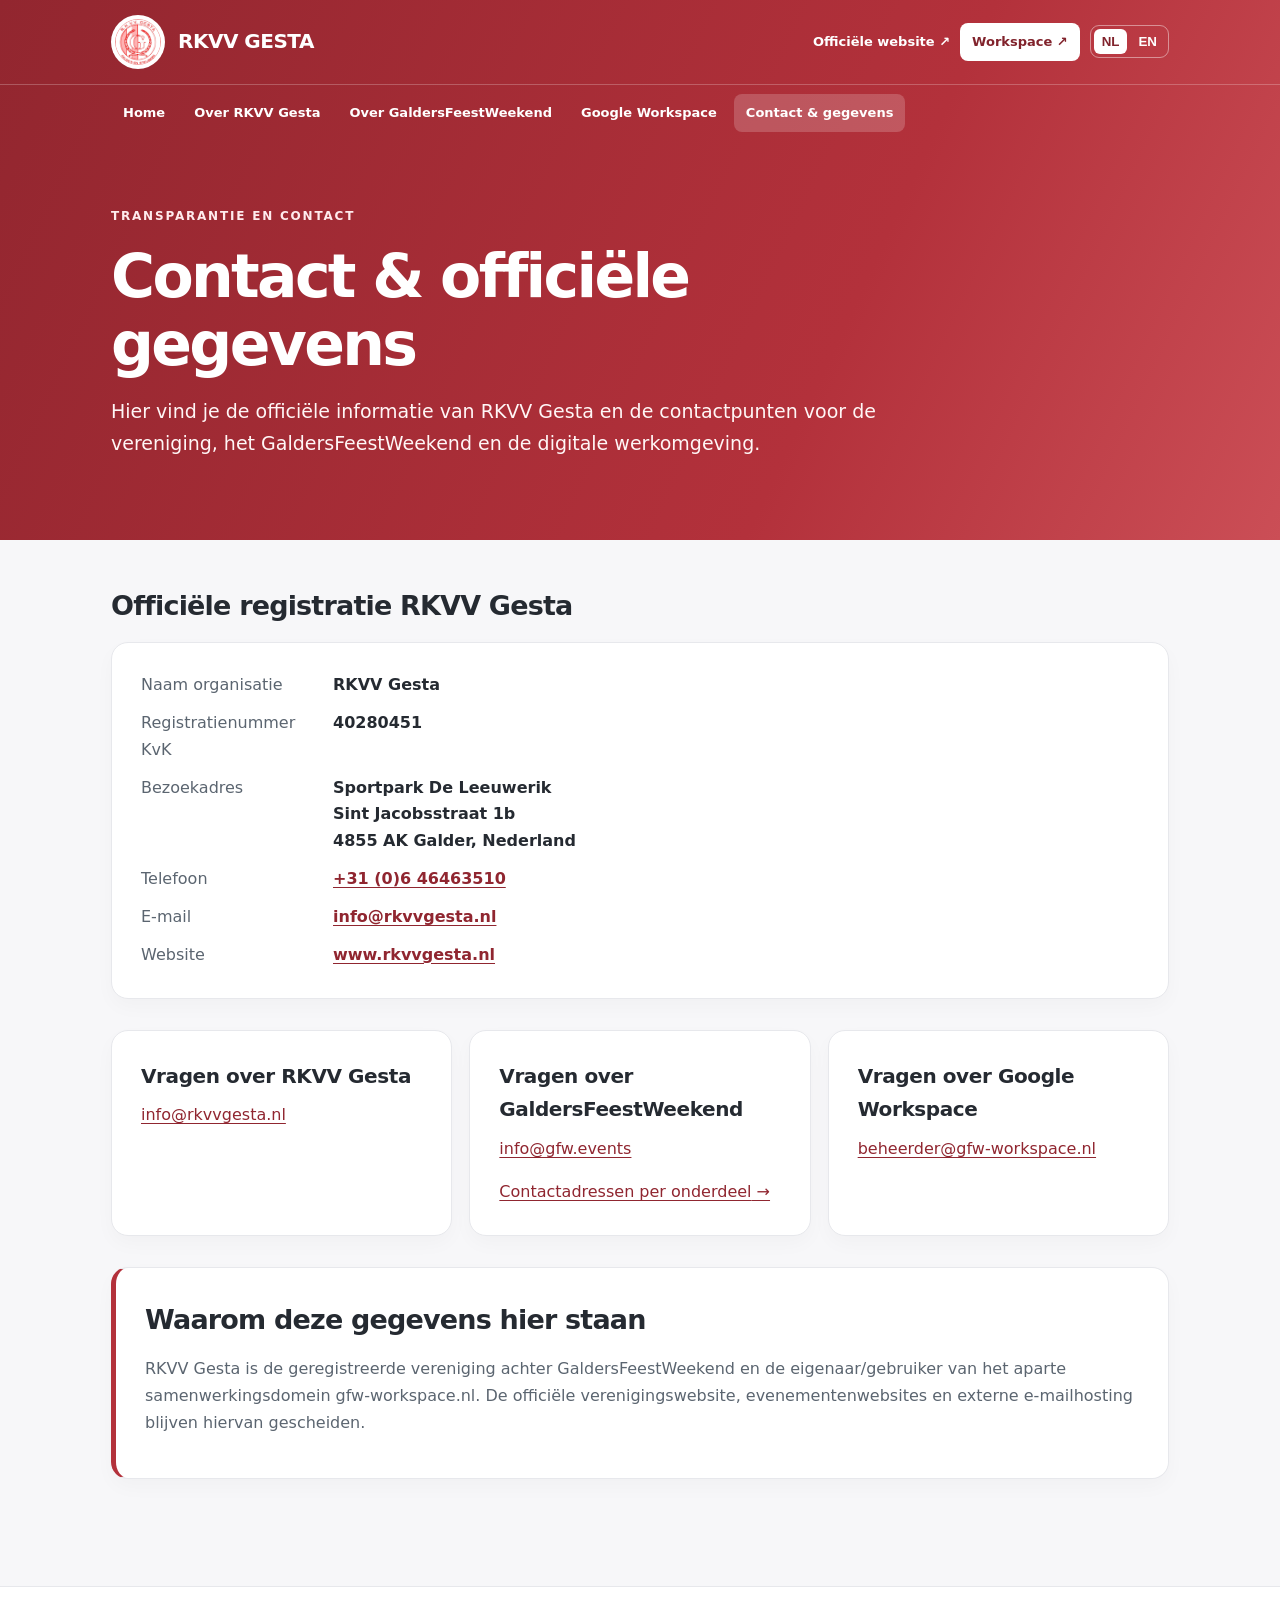
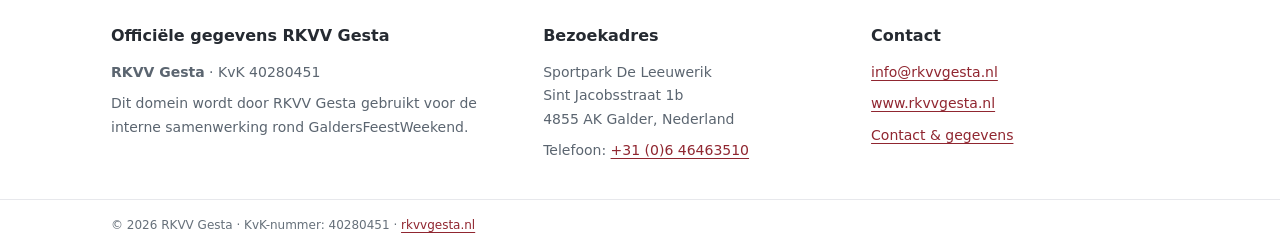
==== contact/index.html @ 7ee7935d "Add files via upload" ====
<!doctype html><html lang="nl"><head><meta charset="utf-8"><meta name="viewport" content="width=device-width,initial-scale=1"><meta name="theme-color" content="#b3313b"><meta name="description" content="RKVV Gesta en GaldersFeestWeekend: organisatiegegevens, missie, activiteiten en de relatie met Google Workspace gfw-workspace.nl."><meta name="robots" content="index, follow"><link rel="canonical" href="https://gfw-workspace.nl/contact/"><link rel="icon" href="../gesta-logo.png"><link rel="stylesheet" href="../assets/style.css"><title>Contact &amp; gegevens | RKVV Gesta</title></head><body><header class="site-head"><div class="wrap mast"><a class="brand" href="../" aria-label="RKVV Gesta – home"><img src="../gesta-logo.png" alt="RKVV Gesta logo"><strong>RKVV GESTA</strong></a><div class="top-actions"><a href="https://www.rkvvgesta.nl/" target="_blank" rel="noopener"><span data-i18n="official">Officiële website</span> ↗</a><a class="drive" href="https://drive.google.com/" target="_blank" rel="noopener">Workspace ↗</a><div class="lang" role="group" aria-label="Language / Taal"><button type="button" data-lang="nl" aria-pressed="true">NL</button><button type="button" data-lang="en" aria-pressed="false">EN</button></div></div></div><div class="nav-wrap"><nav class="wrap primary-nav" aria-label="Hoofdnavigatie / Main navigation"><a href="../"><span data-i18n="nav_home">Home</span></a><a href="../organisatie/"><span data-i18n="nav_organisatie">Over RKVV Gesta</span></a><a href="../galdersfeestweekend/"><span data-i18n="nav_galdersfeestweekend">Over GaldersFeestWeekend</span></a><a href="../workspace/"><span data-i18n="nav_workspace">Google Workspace</span></a><a href="../contact/" aria-current="page"><span data-i18n="nav_contact">Contact &amp; gegevens</span></a></nav></div><div class="wrap hero"><div class="kicker"><span data-i18n="contact_kicker">TRANSPARANTIE EN CONTACT</span></div><h1><span data-i18n="contact_title">Contact &amp; officiële gegevens</span></h1><p><span data-i18n="contact_lead">Hier vind je de officiële informatie van RKVV Gesta en de contactpunten voor de vereniging, het GaldersFeestWeekend en de digitale werkomgeving.</span></p></div></header><main class="wrap content"><section class="section"><h2><span data-i18n="contact_official">Officiële registratie RKVV Gesta</span></h2><div class="panel"><dl class="detail-list"><dt><span data-i18n="contact_name">Naam organisatie</span></dt><dd>RKVV Gesta</dd><dt><span data-i18n="contact_registration">Registratienummer KvK</span></dt><dd>40280451</dd><dt><span data-i18n="contact_address">Bezoekadres</span></dt><dd>Sportpark De Leeuwerik<br>Sint Jacobsstraat 1b<br>4855 AK Galder, Nederland</dd><dt><span data-i18n="footer_tel">Telefoon</span></dt><dd><a href="tel:+31646463510">+31 (0)6 46463510</a></dd><dt>E-mail</dt><dd><a href="mailto:info@rkvvgesta.nl">info@rkvvgesta.nl</a></dd><dt>Website</dt><dd><a href="https://www.rkvvgesta.nl/">www.rkvvgesta.nl</a></dd></dl></div></section><section class="section"><div class="grid3"><article class="card"><h3><span data-i18n="contact_club">Vragen over RKVV Gesta</span></h3><p><a href="mailto:info@rkvvgesta.nl">info@rkvvgesta.nl</a></p></article><article class="card"><h3><span data-i18n="contact_event">Vragen over GaldersFeestWeekend</span></h3><p><a href="mailto:info@gfw.events">info@gfw.events</a></p><a href="../galdersfeestweekend/"><span data-i18n="gfw_contacts">Contactadressen per onderdeel</span> →</a></article><article class="card"><h3><span data-i18n="contact_digital">Vragen over Google Workspace</span></h3><p><a href="mailto:beheerder@gfw-workspace.nl">beheerder@gfw-workspace.nl</a></p></article></div></section><section class="section"><section class="panel emphasis"><h2><span data-i18n="contact_statement">Waarom deze gegevens hier staan</span></h2><p><span data-i18n="contact_statement_desc">RKVV Gesta is de geregistreerde vereniging achter GaldersFeestWeekend en de eigenaar/gebruiker van het aparte samenwerkingsdomein gfw-workspace.nl. De officiële verenigingswebsite, evenementenwebsites en externe e-mailhosting blijven hiervan gescheiden.</span></p></section></section></main><footer class="site-footer"><div class="wrap footer-grid"><div><h2><span data-i18n="footer_title">Officiële gegevens RKVV Gesta</span></h2><p><strong>RKVV Gesta</strong> · KvK 40280451</p><p><span data-i18n="footer_note">Dit domein wordt door RKVV Gesta gebruikt voor de interne samenwerking rond GaldersFeestWeekend.</span></p></div><div><h3><span data-i18n="footer_address">Bezoekadres</span></h3><p>Sportpark De Leeuwerik<br>Sint Jacobsstraat 1b<br>4855 AK Galder, Nederland</p><p><span data-i18n="footer_tel">Telefoon</span>: <a href="tel:+31646463510">+31 (0)6 46463510</a></p></div><div><h3>Contact</h3><p><a href="mailto:info@rkvvgesta.nl">info@rkvvgesta.nl</a></p><p><a href="https://www.rkvvgesta.nl/" target="_blank" rel="noopener">www.rkvvgesta.nl</a></p><p><a href="../contact/"><span data-i18n="nav_contact">Contact &amp; gegevens</span></a></p></div></div><div class="footer-bottom"><div class="wrap">© 2026 RKVV Gesta · <span data-i18n="footer_chamber">KvK-nummer</span>: 40280451 · <a href="https://www.rkvvgesta.nl/">rkvvgesta.nl</a></div></div></footer><script src="../assets/site.js" defer></script></body></html>
---- assets/style.css ----
:root{--red:#b3313b;--dark:#81232c;--soft:#faeeee;--ink:#252a31;--muted:#5b6570;--line:#e7e8ec;--bg:#f7f7f9}*{box-sizing:border-box}html{scroll-behavior:smooth}body{margin:0;background:var(--bg);color:var(--ink);font:16px/1.68 system-ui,-apple-system,Segoe UI,Arial,sans-serif}a{color:#902630;text-underline-offset:3px}a:hover{color:#641820}a:focus-visible,button:focus-visible{outline:3px solid #ffbabc;outline-offset:3px}.wrap{width:min(1110px,100%);margin:auto;padding:0 26px}.site-head{background:linear-gradient(115deg,#92262f,#b3313b 65%,#cb4e56);color:#fff}.mast{display:flex;align-items:center;justify-content:space-between;gap:22px;padding-top:15px;padding-bottom:15px}.brand{display:flex;align-items:center;gap:13px;color:#fff;text-decoration:none}.brand img{background:#fff;padding:4px;border-radius:50%;height:54px;width:54px;object-fit:contain}.brand strong{font-size:20px;letter-spacing:-.025em}.top-actions{display:flex;align-items:center;gap:10px}.top-actions a{color:white;text-decoration:none;font-size:13px;font-weight:700}.drive{background:white!important;color:var(--dark)!important;border-radius:8px;padding:8px 12px}.lang{display:flex;gap:3px;border:1px solid #ffffff70;border-radius:9px;padding:3px}.lang button{border:0;background:none;color:white;padding:5px 8px;border-radius:6px;font-weight:800;cursor:pointer}.lang button[aria-pressed=true]{background:white;color:var(--dark)}.nav-wrap{border-top:1px solid #ffffff3b}.primary-nav{display:flex;flex-wrap:wrap;gap:5px;padding-top:9px;padding-bottom:9px}.primary-nav a{padding:8px 12px;border-radius:8px;text-decoration:none;color:#fff;font-size:13px;font-weight:700}.primary-nav a:hover,.primary-nav a[aria-current=page]{background:#ffffff30}.hero{padding-top:65px;padding-bottom:80px}.kicker{font-size:12px;font-weight:850;letter-spacing:.15em;color:#ffebed}.hero h1{font-size:clamp(35px,5vw,60px);line-height:1.14;letter-spacing:-.044em;max-width:850px;margin:16px 0 17px}.hero p{max-width:785px;font-size:clamp(16px,1.6vw,19px);color:#fff6f6;margin:0}.content{padding-top:43px;padding-bottom:76px}.section{margin-bottom:31px}.section h2{font-size:27px;letter-spacing:-.03em;margin:0 0 14px}.section h3{font-size:20px;letter-spacing:-.02em;margin:0 0 10px}.section p{color:var(--muted);margin:0 0 12px}.panel,.card{background:#fff;border:1px solid var(--line);border-radius:17px;padding:29px;box-shadow:0 8px 20px #25252b07}.panel.emphasis{border-left:5px solid var(--red)}.grid2,.grid3{display:grid;gap:17px}.grid2{grid-template-columns:repeat(2,minmax(0,1fr))}.grid3{grid-template-columns:repeat(3,minmax(0,1fr))}.card{display:flex;flex-direction:column}.card h3{margin:0 0 9px}.card p{margin-bottom:16px}.card .more{margin-top:auto;font-weight:800;text-decoration:none}.tag{display:inline-block;font-size:12px;color:var(--dark);background:var(--soft);padding:5px 11px;border-radius:20px;font-weight:800;margin-bottom:13px}.button{display:inline-block;padding:11px 17px;border-radius:9px;background:var(--red);color:white;text-decoration:none;font-weight:750}.button:hover{color:white;background:var(--dark)}.detail-list{display:grid;grid-template-columns:175px 1fr;gap:11px 17px;margin:0}.detail-list dt{color:var(--muted)}.detail-list dd{margin:0;font-weight:650;overflow-wrap:anywhere}.email-grid{display:grid;grid-template-columns:repeat(2,minmax(0,1fr));gap:11px}.email-cell{background:white;padding:15px 18px;border-radius:12px;border:1px solid var(--line);display:flex;justify-content:space-between;gap:10px;flex-wrap:wrap}.email-cell strong{font-size:14px}.email-cell a{font-size:14px;overflow-wrap:anywhere}.site-footer{background:#fff;border-top:1px solid var(--line)}.footer-grid{display:grid;grid-template-columns:1.35fr 1fr 1fr;gap:30px;padding-top:36px;padding-bottom:28px}.site-footer h2,.site-footer h3{font-size:16px;margin:0 0 11px}.site-footer p{margin:0 0 8px;color:var(--muted);font-size:14px}.site-footer a{overflow-wrap:anywhere}.footer-bottom{border-top:1px solid var(--line);padding:15px 0;color:#66707a;font-size:12px}.bullet{padding-left:22px;color:var(--muted)}.bullet li{margin:6px 0}.small-note{font-size:14px;color:var(--muted)}@media(max-width:850px){.grid3,.footer-grid{grid-template-columns:1fr 1fr}.footer-grid>div:first-child{grid-column:1/-1}}@media(max-width:650px){.wrap{padding:0 18px}.mast{align-items:flex-start;flex-direction:column}.top-actions{flex-wrap:wrap}.hero{padding-top:43px;padding-bottom:53px}.content{padding-top:27px}.grid2,.grid3,.email-grid,.footer-grid{grid-template-columns:1fr}.footer-grid>div:first-child{grid-column:auto}.panel,.card{padding:22px}.detail-list{grid-template-columns:1fr;gap:1px}.detail-list dd{margin-bottom:12px}.primary-nav a{padding:7px 9px;font-size:12px}}@media(prefers-reduced-motion:reduce){html{scroll-behavior:auto}}
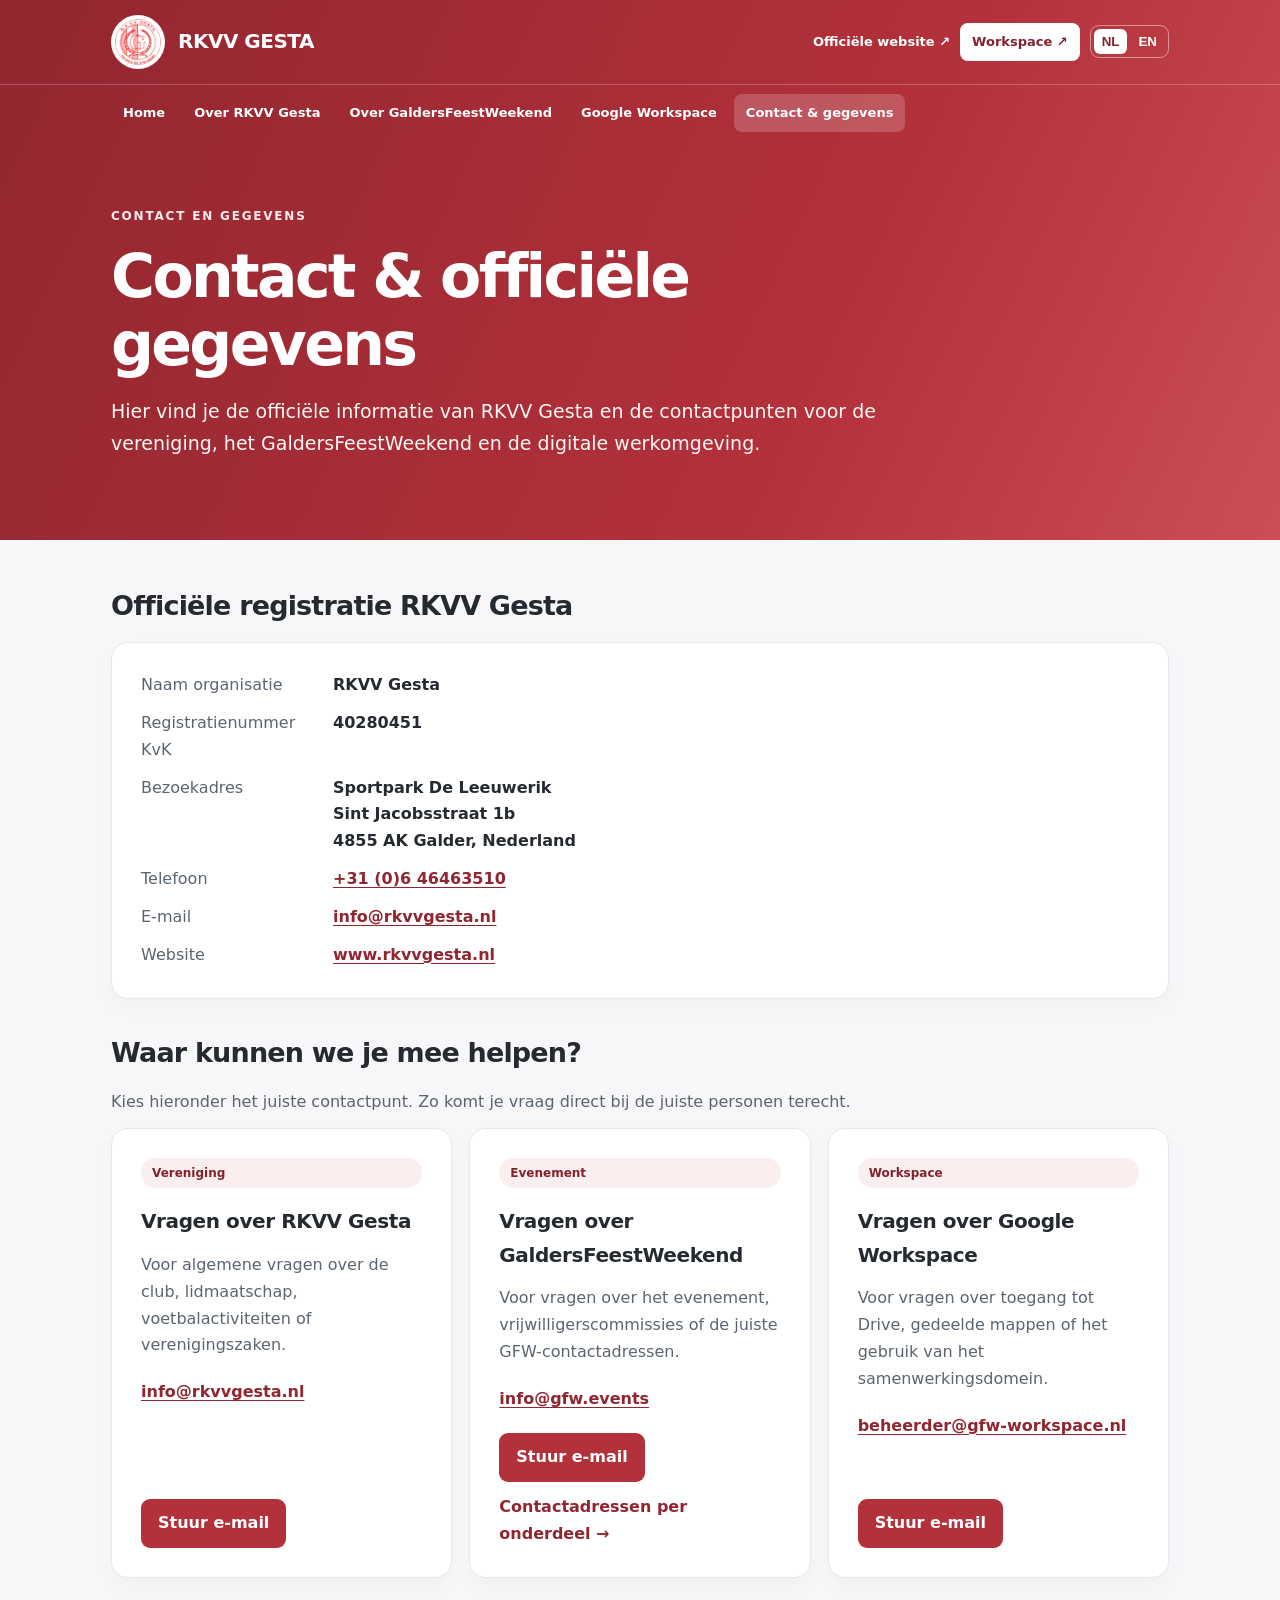
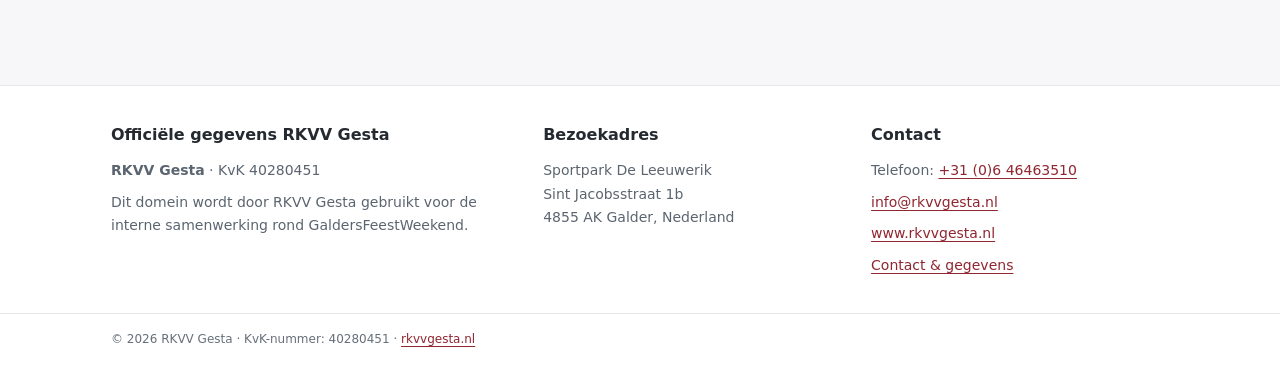
==== commit 4068ce79: "Add files via upload" ====
--- a/contact/index.html
+++ b/contact/index.html
@@ -1 +1,3 @@
-<!doctype html><html lang="nl"><head><meta charset="utf-8"><meta name="viewport" content="width=device-width,initial-scale=1"><meta name="theme-color" content="#b3313b"><meta name="description" content="RKVV Gesta en GaldersFeestWeekend: organisatiegegevens, missie, activiteiten en de relatie met Google Workspace gfw-workspace.nl."><meta name="robots" content="index, follow"><link rel="canonical" href="https://gfw-workspace.nl/contact/"><link rel="icon" href="../gesta-logo.png"><link rel="stylesheet" href="../assets/style.css"><title>Contact &amp; gegevens | RKVV Gesta</title></head><body><header class="site-head"><div class="wrap mast"><a class="brand" href="../" aria-label="RKVV Gesta – home"><img src="../gesta-logo.png" alt="RKVV Gesta logo"><strong>RKVV GESTA</strong></a><div class="top-actions"><a href="https://www.rkvvgesta.nl/" target="_blank" rel="noopener"><span data-i18n="official">Officiële website</span> ↗</a><a class="drive" href="https://drive.google.com/" target="_blank" rel="noopener">Workspace ↗</a><div class="lang" role="group" aria-label="Language / Taal"><button type="button" data-lang="nl" aria-pressed="true">NL</button><button type="button" data-lang="en" aria-pressed="false">EN</button></div></div></div><div class="nav-wrap"><nav class="wrap primary-nav" aria-label="Hoofdnavigatie / Main navigation"><a href="../"><span data-i18n="nav_home">Home</span></a><a href="../organisatie/"><span data-i18n="nav_organisatie">Over RKVV Gesta</span></a><a href="../galdersfeestweekend/"><span data-i18n="nav_galdersfeestweekend">Over GaldersFeestWeekend</span></a><a href="../workspace/"><span data-i18n="nav_workspace">Google Workspace</span></a><a href="../contact/" aria-current="page"><span data-i18n="nav_contact">Contact &amp; gegevens</span></a></nav></div><div class="wrap hero"><div class="kicker"><span data-i18n="contact_kicker">TRANSPARANTIE EN CONTACT</span></div><h1><span data-i18n="contact_title">Contact &amp; officiële gegevens</span></h1><p><span data-i18n="contact_lead">Hier vind je de officiële informatie van RKVV Gesta en de contactpunten voor de vereniging, het GaldersFeestWeekend en de digitale werkomgeving.</span></p></div></header><main class="wrap content"><section class="section"><h2><span data-i18n="contact_official">Officiële registratie RKVV Gesta</span></h2><div class="panel"><dl class="detail-list"><dt><span data-i18n="contact_name">Naam organisatie</span></dt><dd>RKVV Gesta</dd><dt><span data-i18n="contact_registration">Registratienummer KvK</span></dt><dd>40280451</dd><dt><span data-i18n="contact_address">Bezoekadres</span></dt><dd>Sportpark De Leeuwerik<br>Sint Jacobsstraat 1b<br>4855 AK Galder, Nederland</dd><dt><span data-i18n="footer_tel">Telefoon</span></dt><dd><a href="tel:+31646463510">+31 (0)6 46463510</a></dd><dt>E-mail</dt><dd><a href="mailto:info@rkvvgesta.nl">info@rkvvgesta.nl</a></dd><dt>Website</dt><dd><a href="https://www.rkvvgesta.nl/">www.rkvvgesta.nl</a></dd></dl></div></section><section class="section"><div class="grid3"><article class="card"><h3><span data-i18n="contact_club">Vragen over RKVV Gesta</span></h3><p><a href="mailto:info@rkvvgesta.nl">info@rkvvgesta.nl</a></p></article><article class="card"><h3><span data-i18n="contact_event">Vragen over GaldersFeestWeekend</span></h3><p><a href="mailto:info@gfw.events">info@gfw.events</a></p><a href="../galdersfeestweekend/"><span data-i18n="gfw_contacts">Contactadressen per onderdeel</span> →</a></article><article class="card"><h3><span data-i18n="contact_digital">Vragen over Google Workspace</span></h3><p><a href="mailto:beheerder@gfw-workspace.nl">beheerder@gfw-workspace.nl</a></p></article></div></section><section class="section"><section class="panel emphasis"><h2><span data-i18n="contact_statement">Waarom deze gegevens hier staan</span></h2><p><span data-i18n="contact_statement_desc">RKVV Gesta is de geregistreerde vereniging achter GaldersFeestWeekend en de eigenaar/gebruiker van het aparte samenwerkingsdomein gfw-workspace.nl. De officiële verenigingswebsite, evenementenwebsites en externe e-mailhosting blijven hiervan gescheiden.</span></p></section></section></main><footer class="site-footer"><div class="wrap footer-grid"><div><h2><span data-i18n="footer_title">Officiële gegevens RKVV Gesta</span></h2><p><strong>RKVV Gesta</strong> · KvK 40280451</p><p><span data-i18n="footer_note">Dit domein wordt door RKVV Gesta gebruikt voor de interne samenwerking rond GaldersFeestWeekend.</span></p></div><div><h3><span data-i18n="footer_address">Bezoekadres</span></h3><p>Sportpark De Leeuwerik<br>Sint Jacobsstraat 1b<br>4855 AK Galder, Nederland</p><p><span data-i18n="footer_tel">Telefoon</span>: <a href="tel:+31646463510">+31 (0)6 46463510</a></p></div><div><h3>Contact</h3><p><a href="mailto:info@rkvvgesta.nl">info@rkvvgesta.nl</a></p><p><a href="https://www.rkvvgesta.nl/" target="_blank" rel="noopener">www.rkvvgesta.nl</a></p><p><a href="../contact/"><span data-i18n="nav_contact">Contact &amp; gegevens</span></a></p></div></div><div class="footer-bottom"><div class="wrap">© 2026 RKVV Gesta · <span data-i18n="footer_chamber">KvK-nummer</span>: 40280451 · <a href="https://www.rkvvgesta.nl/">rkvvgesta.nl</a></div></div></footer><script src="../assets/site.js" defer></script></body></html>+<!DOCTYPE html>
+
+<html lang="nl"><head><meta charset="utf-8"/><meta content="width=device-width,initial-scale=1" name="viewport"/><meta content="#b3313b" name="theme-color"/><meta content="RKVV Gesta en GaldersFeestWeekend: organisatiegegevens, missie, activiteiten en de relatie met Google Workspace gfw-workspace.nl." name="description"/><meta content="index, follow" name="robots"/><link href="https://gfw-workspace.nl/contact/" rel="canonical"/><link href="../gesta-logo.png" rel="icon"/><link href="../assets/style.css" rel="stylesheet"/><title>Contact &amp; gegevens | RKVV Gesta</title></head><body><header class="site-head"><div class="wrap mast"><a aria-label="RKVV Gesta – home" class="brand" href="../"><img alt="RKVV Gesta logo" src="../gesta-logo.png"/><strong>RKVV GESTA</strong></a><div class="top-actions"><a href="https://www.rkvvgesta.nl/" rel="noopener" target="_blank"><span data-i18n="official">Officiële website</span> ↗</a><a class="drive" href="https://drive.google.com/" rel="noopener" target="_blank">Workspace ↗</a><div aria-label="Language / Taal" class="lang" role="group"><button aria-pressed="true" data-lang="nl" type="button">NL</button><button aria-pressed="false" data-lang="en" type="button">EN</button></div></div></div><div class="nav-wrap"><nav aria-label="Hoofdnavigatie / Main navigation" class="wrap primary-nav"><a href="../"><span data-i18n="nav_home">Home</span></a><a href="../organisatie/"><span data-i18n="nav_organisatie">Over RKVV Gesta</span></a><a href="../galdersfeestweekend/"><span data-i18n="nav_galdersfeestweekend">Over GaldersFeestWeekend</span></a><a href="../workspace/"><span data-i18n="nav_workspace">Google Workspace</span></a><a aria-current="page" href="../contact/"><span data-i18n="nav_contact">Contact &amp; gegevens</span></a></nav></div><div class="wrap hero"><div class="kicker"><span data-i18n="contact_kicker">CONTACT EN GEGEVENS</span></div><h1><span data-i18n="contact_title">Contact &amp; officiële gegevens</span></h1><p><span data-i18n="contact_lead">Hier vind je de officiële informatie van RKVV Gesta en de contactpunten voor de vereniging, het GaldersFeestWeekend en de digitale werkomgeving.</span></p></div></header><main class="wrap content"><section class="section"><h2><span data-i18n="contact_official">Officiële registratie RKVV Gesta</span></h2><div class="panel"><dl class="detail-list"><dt><span data-i18n="contact_name">Naam organisatie</span></dt><dd>RKVV Gesta</dd><dt><span data-i18n="contact_registration">Registratienummer KvK</span></dt><dd>40280451</dd><dt><span data-i18n="contact_address">Bezoekadres</span></dt><dd>Sportpark De Leeuwerik<br/>Sint Jacobsstraat 1b<br/>4855 AK Galder, Nederland</dd><dt><span data-i18n="footer_tel">Telefoon</span></dt><dd><a href="tel:+31646463510">+31 (0)6 46463510</a></dd><dt>E-mail</dt><dd><a href="mailto:info@rkvvgesta.nl">info@rkvvgesta.nl</a></dd><dt>Website</dt><dd><a href="https://www.rkvvgesta.nl/">www.rkvvgesta.nl</a></dd></dl></div></section><section class="section"><h2><span data-i18n="contact_questions">Waar kunnen we je mee helpen?</span></h2><p><span data-i18n="contact_questions_intro">Kies hieronder het juiste contactpunt. Zo komt je vraag direct bij de juiste personen terecht.</span></p><div class="grid3 contact-grid"><article class="card contact-card"><span class="tag"><span data-i18n="contact_club_tag">Vereniging</span></span><h3><span data-i18n="contact_club">Vragen over RKVV Gesta</span></h3><p><span data-i18n="contact_club_desc">Voor algemene vragen over de club, lidmaatschap, voetbalactiviteiten of verenigingszaken.</span></p><p class="contact-email"><a href="mailto:info@rkvvgesta.nl">info@rkvvgesta.nl</a></p><div class="card-actions"><a class="button" href="mailto:info@rkvvgesta.nl"><span data-i18n="contact_send_mail">Stuur e-mail</span></a></div></article><article class="card contact-card"><span class="tag"><span data-i18n="contact_event_tag">Evenement</span></span><h3><span data-i18n="contact_event">Vragen over GaldersFeestWeekend</span></h3><p><span data-i18n="contact_event_desc">Voor vragen over het evenement, vrijwilligerscommissies of de juiste GFW-contactadressen.</span></p><p class="contact-email"><a href="mailto:info@gfw.events">info@gfw.events</a></p><div class="card-actions"><a class="button" href="mailto:info@gfw.events"><span data-i18n="contact_send_mail">Stuur e-mail</span></a><a class="more" href="../galdersfeestweekend/"><span data-i18n="gfw_contacts">Contactadressen per onderdeel</span> →</a></div></article><article class="card contact-card"><span class="tag"><span data-i18n="contact_digital_tag">Workspace</span></span><h3><span data-i18n="contact_digital">Vragen over Google Workspace</span></h3><p><span data-i18n="contact_digital_desc">Voor vragen over toegang tot Drive, gedeelde mappen of het gebruik van het samenwerkingsdomein.</span></p><p class="contact-email"><a href="mailto:beheerder@gfw-workspace.nl">beheerder@gfw-workspace.nl</a></p><div class="card-actions"><a class="button" href="mailto:beheerder@gfw-workspace.nl"><span data-i18n="contact_send_mail">Stuur e-mail</span></a></div></article></div></section></main><footer class="site-footer"><div class="wrap footer-grid"><div><h2><span data-i18n="footer_title">Officiële gegevens RKVV Gesta</span></h2><p><strong>RKVV Gesta</strong> · KvK 40280451</p><p><span data-i18n="footer_note">Dit domein wordt door RKVV Gesta gebruikt voor de interne samenwerking rond GaldersFeestWeekend.</span></p></div><div><h3><span data-i18n="footer_address">Bezoekadres</span></h3><p>Sportpark De Leeuwerik<br/>Sint Jacobsstraat 1b<br/>4855 AK Galder, Nederland</p></div><div><h3>Contact</h3><p><span data-i18n="footer_tel">Telefoon</span>: <a href="tel:+31646463510">+31 (0)6 46463510</a></p><p><a href="mailto:info@rkvvgesta.nl">info@rkvvgesta.nl</a></p><p><a href="https://www.rkvvgesta.nl/" rel="noopener" target="_blank">www.rkvvgesta.nl</a></p><p><a href="../contact/"><span data-i18n="nav_contact">Contact &amp; gegevens</span></a></p></div></div><div class="footer-bottom"><div class="wrap">© 2026 RKVV Gesta · <span data-i18n="footer_chamber">KvK-nummer</span>: 40280451 · <a href="https://www.rkvvgesta.nl/">rkvvgesta.nl</a></div></div></footer><script defer="" src="../assets/site.js"></script></body></html>
--- a/assets/style.css
+++ b/assets/style.css
@@ -1,2 +1,4 @@
 
 :root{--red:#b3313b;--dark:#81232c;--soft:#faeeee;--ink:#252a31;--muted:#5b6570;--line:#e7e8ec;--bg:#f7f7f9}*{box-sizing:border-box}html{scroll-behavior:smooth}body{margin:0;background:var(--bg);color:var(--ink);font:16px/1.68 system-ui,-apple-system,Segoe UI,Arial,sans-serif}a{color:#902630;text-underline-offset:3px}a:hover{color:#641820}a:focus-visible,button:focus-visible{outline:3px solid #ffbabc;outline-offset:3px}.wrap{width:min(1110px,100%);margin:auto;padding:0 26px}.site-head{background:linear-gradient(115deg,#92262f,#b3313b 65%,#cb4e56);color:#fff}.mast{display:flex;align-items:center;justify-content:space-between;gap:22px;padding-top:15px;padding-bottom:15px}.brand{display:flex;align-items:center;gap:13px;color:#fff;text-decoration:none}.brand img{background:#fff;padding:4px;border-radius:50%;height:54px;width:54px;object-fit:contain}.brand strong{font-size:20px;letter-spacing:-.025em}.top-actions{display:flex;align-items:center;gap:10px}.top-actions a{color:white;text-decoration:none;font-size:13px;font-weight:700}.drive{background:white!important;color:var(--dark)!important;border-radius:8px;padding:8px 12px}.lang{display:flex;gap:3px;border:1px solid #ffffff70;border-radius:9px;padding:3px}.lang button{border:0;background:none;color:white;padding:5px 8px;border-radius:6px;font-weight:800;cursor:pointer}.lang button[aria-pressed=true]{background:white;color:var(--dark)}.nav-wrap{border-top:1px solid #ffffff3b}.primary-nav{display:flex;flex-wrap:wrap;gap:5px;padding-top:9px;padding-bottom:9px}.primary-nav a{padding:8px 12px;border-radius:8px;text-decoration:none;color:#fff;font-size:13px;font-weight:700}.primary-nav a:hover,.primary-nav a[aria-current=page]{background:#ffffff30}.hero{padding-top:65px;padding-bottom:80px}.kicker{font-size:12px;font-weight:850;letter-spacing:.15em;color:#ffebed}.hero h1{font-size:clamp(35px,5vw,60px);line-height:1.14;letter-spacing:-.044em;max-width:850px;margin:16px 0 17px}.hero p{max-width:785px;font-size:clamp(16px,1.6vw,19px);color:#fff6f6;margin:0}.content{padding-top:43px;padding-bottom:76px}.section{margin-bottom:31px}.section h2{font-size:27px;letter-spacing:-.03em;margin:0 0 14px}.section h3{font-size:20px;letter-spacing:-.02em;margin:0 0 10px}.section p{color:var(--muted);margin:0 0 12px}.panel,.card{background:#fff;border:1px solid var(--line);border-radius:17px;padding:29px;box-shadow:0 8px 20px #25252b07}.panel.emphasis{border-left:5px solid var(--red)}.grid2,.grid3{display:grid;gap:17px}.grid2{grid-template-columns:repeat(2,minmax(0,1fr))}.grid3{grid-template-columns:repeat(3,minmax(0,1fr))}.card{display:flex;flex-direction:column}.card h3{margin:0 0 9px}.card p{margin-bottom:16px}.card .more{margin-top:auto;font-weight:800;text-decoration:none}.tag{display:inline-block;font-size:12px;color:var(--dark);background:var(--soft);padding:5px 11px;border-radius:20px;font-weight:800;margin-bottom:13px}.button{display:inline-block;padding:11px 17px;border-radius:9px;background:var(--red);color:white;text-decoration:none;font-weight:750}.button:hover{color:white;background:var(--dark)}.detail-list{display:grid;grid-template-columns:175px 1fr;gap:11px 17px;margin:0}.detail-list dt{color:var(--muted)}.detail-list dd{margin:0;font-weight:650;overflow-wrap:anywhere}.email-grid{display:grid;grid-template-columns:repeat(2,minmax(0,1fr));gap:11px}.email-cell{background:white;padding:15px 18px;border-radius:12px;border:1px solid var(--line);display:flex;justify-content:space-between;gap:10px;flex-wrap:wrap}.email-cell strong{font-size:14px}.email-cell a{font-size:14px;overflow-wrap:anywhere}.site-footer{background:#fff;border-top:1px solid var(--line)}.footer-grid{display:grid;grid-template-columns:1.35fr 1fr 1fr;gap:30px;padding-top:36px;padding-bottom:28px}.site-footer h2,.site-footer h3{font-size:16px;margin:0 0 11px}.site-footer p{margin:0 0 8px;color:var(--muted);font-size:14px}.site-footer a{overflow-wrap:anywhere}.footer-bottom{border-top:1px solid var(--line);padding:15px 0;color:#66707a;font-size:12px}.bullet{padding-left:22px;color:var(--muted)}.bullet li{margin:6px 0}.small-note{font-size:14px;color:var(--muted)}@media(max-width:850px){.grid3,.footer-grid{grid-template-columns:1fr 1fr}.footer-grid>div:first-child{grid-column:1/-1}}@media(max-width:650px){.wrap{padding:0 18px}.mast{align-items:flex-start;flex-direction:column}.top-actions{flex-wrap:wrap}.hero{padding-top:43px;padding-bottom:53px}.content{padding-top:27px}.grid2,.grid3,.email-grid,.footer-grid{grid-template-columns:1fr}.footer-grid>div:first-child{grid-column:auto}.panel,.card{padding:22px}.detail-list{grid-template-columns:1fr;gap:1px}.detail-list dd{margin-bottom:12px}.primary-nav a{padding:7px 9px;font-size:12px}}@media(prefers-reduced-motion:reduce){html{scroll-behavior:auto}}
+
+.contact-grid{align-items:stretch}.contact-card{gap:4px}.contact-email{font-weight:700;font-size:16px;margin-bottom:8px}.card-actions{margin-top:auto;display:flex;flex-wrap:wrap;gap:12px;align-items:center}
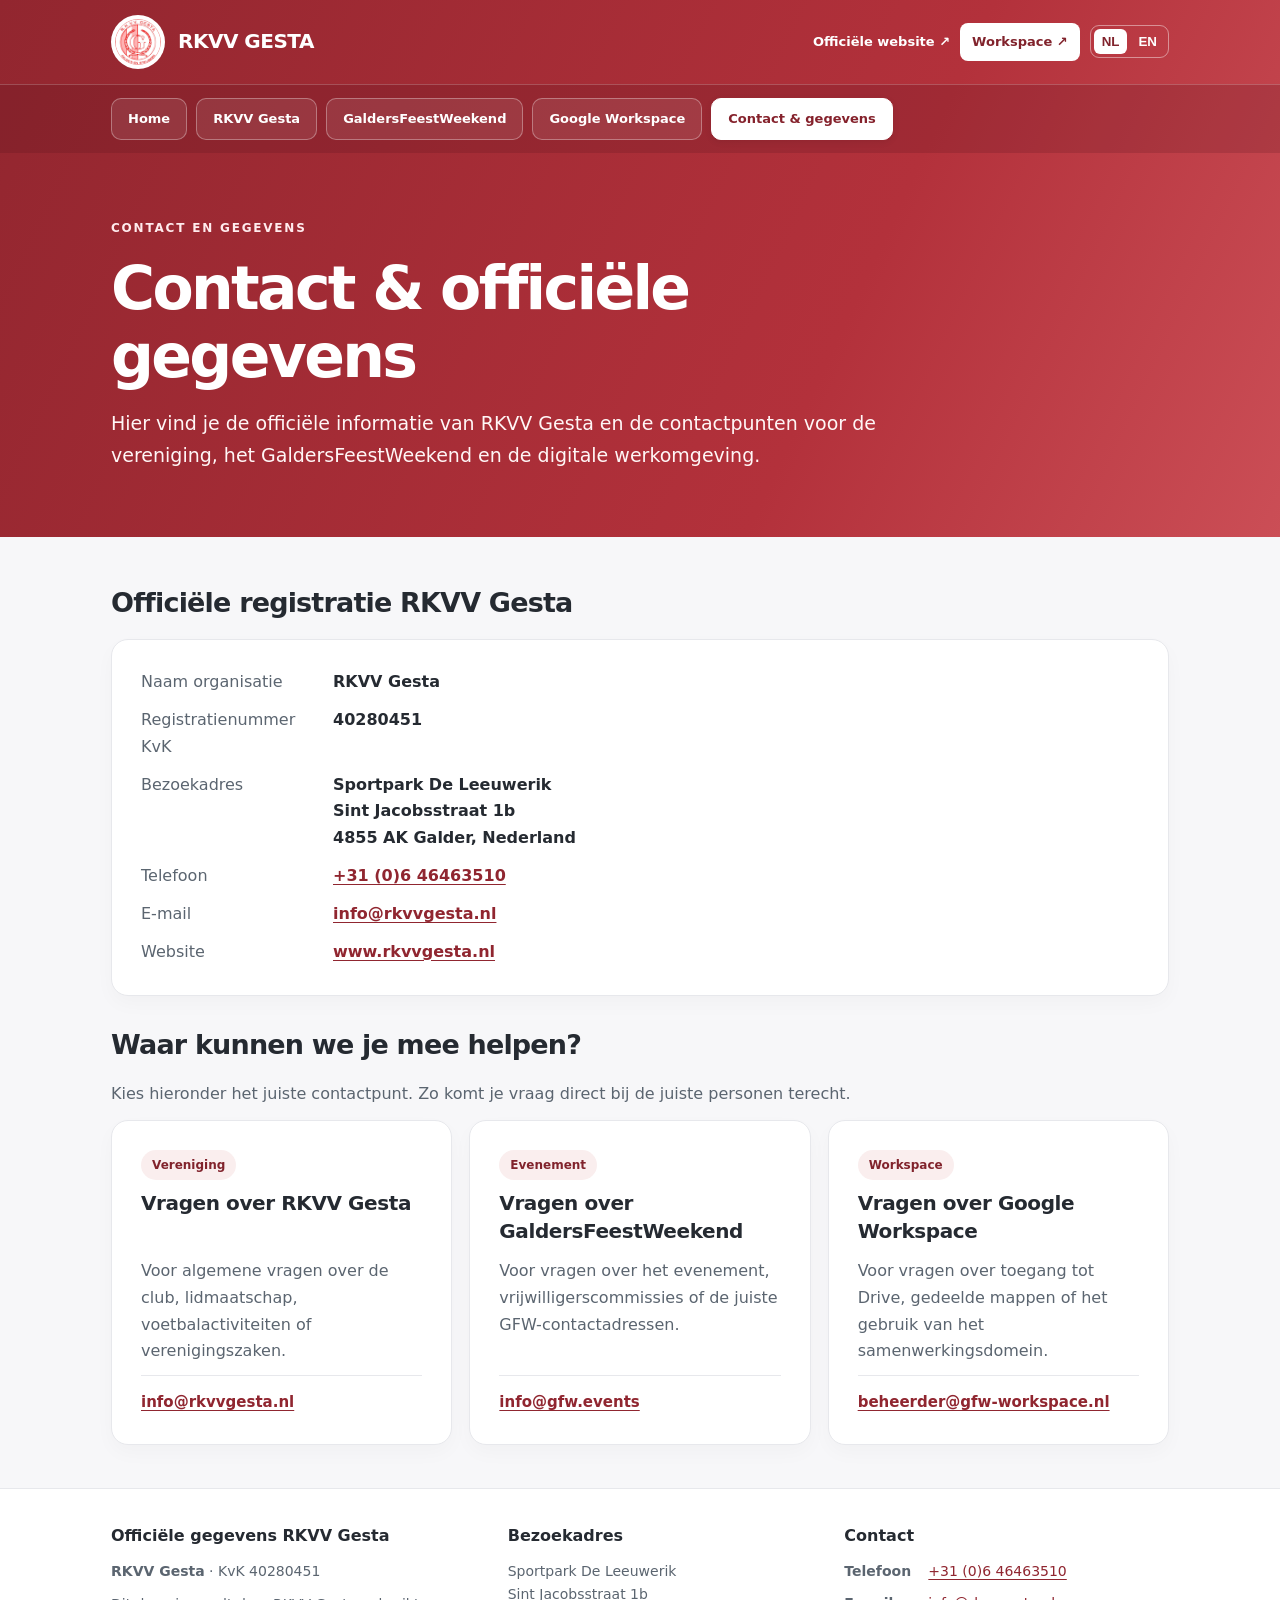
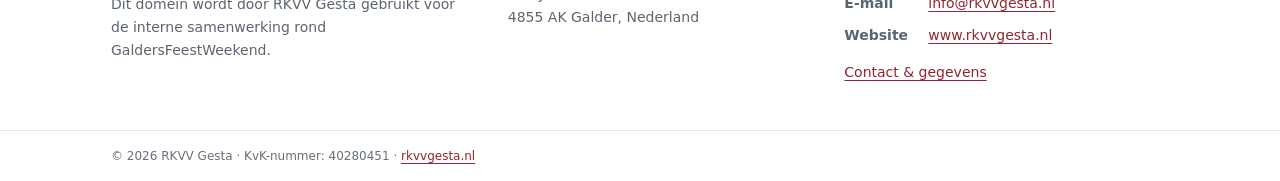
==== commit 67339229: "Add files via upload" ====
--- a/contact/index.html
+++ b/contact/index.html
@@ -1,3 +1,3 @@
 <!DOCTYPE html>
 
-<html lang="nl"><head><meta charset="utf-8"/><meta content="width=device-width,initial-scale=1" name="viewport"/><meta content="#b3313b" name="theme-color"/><meta content="RKVV Gesta en GaldersFeestWeekend: organisatiegegevens, missie, activiteiten en de relatie met Google Workspace gfw-workspace.nl." name="description"/><meta content="index, follow" name="robots"/><link href="https://gfw-workspace.nl/contact/" rel="canonical"/><link href="../gesta-logo.png" rel="icon"/><link href="../assets/style.css" rel="stylesheet"/><title>Contact &amp; gegevens | RKVV Gesta</title></head><body><header class="site-head"><div class="wrap mast"><a aria-label="RKVV Gesta – home" class="brand" href="../"><img alt="RKVV Gesta logo" src="../gesta-logo.png"/><strong>RKVV GESTA</strong></a><div class="top-actions"><a href="https://www.rkvvgesta.nl/" rel="noopener" target="_blank"><span data-i18n="official">Officiële website</span> ↗</a><a class="drive" href="https://drive.google.com/" rel="noopener" target="_blank">Workspace ↗</a><div aria-label="Language / Taal" class="lang" role="group"><button aria-pressed="true" data-lang="nl" type="button">NL</button><button aria-pressed="false" data-lang="en" type="button">EN</button></div></div></div><div class="nav-wrap"><nav aria-label="Hoofdnavigatie / Main navigation" class="wrap primary-nav"><a href="../"><span data-i18n="nav_home">Home</span></a><a href="../organisatie/"><span data-i18n="nav_organisatie">Over RKVV Gesta</span></a><a href="../galdersfeestweekend/"><span data-i18n="nav_galdersfeestweekend">Over GaldersFeestWeekend</span></a><a href="../workspace/"><span data-i18n="nav_workspace">Google Workspace</span></a><a aria-current="page" href="../contact/"><span data-i18n="nav_contact">Contact &amp; gegevens</span></a></nav></div><div class="wrap hero"><div class="kicker"><span data-i18n="contact_kicker">CONTACT EN GEGEVENS</span></div><h1><span data-i18n="contact_title">Contact &amp; officiële gegevens</span></h1><p><span data-i18n="contact_lead">Hier vind je de officiële informatie van RKVV Gesta en de contactpunten voor de vereniging, het GaldersFeestWeekend en de digitale werkomgeving.</span></p></div></header><main class="wrap content"><section class="section"><h2><span data-i18n="contact_official">Officiële registratie RKVV Gesta</span></h2><div class="panel"><dl class="detail-list"><dt><span data-i18n="contact_name">Naam organisatie</span></dt><dd>RKVV Gesta</dd><dt><span data-i18n="contact_registration">Registratienummer KvK</span></dt><dd>40280451</dd><dt><span data-i18n="contact_address">Bezoekadres</span></dt><dd>Sportpark De Leeuwerik<br/>Sint Jacobsstraat 1b<br/>4855 AK Galder, Nederland</dd><dt><span data-i18n="footer_tel">Telefoon</span></dt><dd><a href="tel:+31646463510">+31 (0)6 46463510</a></dd><dt>E-mail</dt><dd><a href="mailto:info@rkvvgesta.nl">info@rkvvgesta.nl</a></dd><dt>Website</dt><dd><a href="https://www.rkvvgesta.nl/">www.rkvvgesta.nl</a></dd></dl></div></section><section class="section"><h2><span data-i18n="contact_questions">Waar kunnen we je mee helpen?</span></h2><p><span data-i18n="contact_questions_intro">Kies hieronder het juiste contactpunt. Zo komt je vraag direct bij de juiste personen terecht.</span></p><div class="grid3 contact-grid"><article class="card contact-card"><span class="tag"><span data-i18n="contact_club_tag">Vereniging</span></span><h3><span data-i18n="contact_club">Vragen over RKVV Gesta</span></h3><p><span data-i18n="contact_club_desc">Voor algemene vragen over de club, lidmaatschap, voetbalactiviteiten of verenigingszaken.</span></p><p class="contact-email"><a href="mailto:info@rkvvgesta.nl">info@rkvvgesta.nl</a></p><div class="card-actions"><a class="button" href="mailto:info@rkvvgesta.nl"><span data-i18n="contact_send_mail">Stuur e-mail</span></a></div></article><article class="card contact-card"><span class="tag"><span data-i18n="contact_event_tag">Evenement</span></span><h3><span data-i18n="contact_event">Vragen over GaldersFeestWeekend</span></h3><p><span data-i18n="contact_event_desc">Voor vragen over het evenement, vrijwilligerscommissies of de juiste GFW-contactadressen.</span></p><p class="contact-email"><a href="mailto:info@gfw.events">info@gfw.events</a></p><div class="card-actions"><a class="button" href="mailto:info@gfw.events"><span data-i18n="contact_send_mail">Stuur e-mail</span></a><a class="more" href="../galdersfeestweekend/"><span data-i18n="gfw_contacts">Contactadressen per onderdeel</span> →</a></div></article><article class="card contact-card"><span class="tag"><span data-i18n="contact_digital_tag">Workspace</span></span><h3><span data-i18n="contact_digital">Vragen over Google Workspace</span></h3><p><span data-i18n="contact_digital_desc">Voor vragen over toegang tot Drive, gedeelde mappen of het gebruik van het samenwerkingsdomein.</span></p><p class="contact-email"><a href="mailto:beheerder@gfw-workspace.nl">beheerder@gfw-workspace.nl</a></p><div class="card-actions"><a class="button" href="mailto:beheerder@gfw-workspace.nl"><span data-i18n="contact_send_mail">Stuur e-mail</span></a></div></article></div></section></main><footer class="site-footer"><div class="wrap footer-grid"><div><h2><span data-i18n="footer_title">Officiële gegevens RKVV Gesta</span></h2><p><strong>RKVV Gesta</strong> · KvK 40280451</p><p><span data-i18n="footer_note">Dit domein wordt door RKVV Gesta gebruikt voor de interne samenwerking rond GaldersFeestWeekend.</span></p></div><div><h3><span data-i18n="footer_address">Bezoekadres</span></h3><p>Sportpark De Leeuwerik<br/>Sint Jacobsstraat 1b<br/>4855 AK Galder, Nederland</p></div><div><h3>Contact</h3><p><span data-i18n="footer_tel">Telefoon</span>: <a href="tel:+31646463510">+31 (0)6 46463510</a></p><p><a href="mailto:info@rkvvgesta.nl">info@rkvvgesta.nl</a></p><p><a href="https://www.rkvvgesta.nl/" rel="noopener" target="_blank">www.rkvvgesta.nl</a></p><p><a href="../contact/"><span data-i18n="nav_contact">Contact &amp; gegevens</span></a></p></div></div><div class="footer-bottom"><div class="wrap">© 2026 RKVV Gesta · <span data-i18n="footer_chamber">KvK-nummer</span>: 40280451 · <a href="https://www.rkvvgesta.nl/">rkvvgesta.nl</a></div></div></footer><script defer="" src="../assets/site.js"></script></body></html>+<html lang="nl"><head><meta charset="utf-8"/><meta content="width=device-width,initial-scale=1" name="viewport"/><meta content="#b3313b" name="theme-color"/><meta content="RKVV Gesta en GaldersFeestWeekend: organisatiegegevens, missie, activiteiten en de relatie met Google Workspace gfw-workspace.nl." name="description"/><meta content="index, follow" name="robots"/><link href="https://gfw-workspace.nl/contact/" rel="canonical"/><link href="../gesta-logo.png" rel="icon"/><link href="../assets/style.css" rel="stylesheet"/><title>Workspace - Contact &amp; gegevens</title></head><body><header class="site-head"><div class="wrap mast"><a aria-label="RKVV Gesta – home" class="brand" href="../"><img alt="RKVV Gesta logo" src="../gesta-logo.png"/><strong>RKVV GESTA</strong></a><div class="top-actions"><a href="https://www.rkvvgesta.nl/" rel="noopener" target="_blank"><span data-i18n="official">Officiële website</span> ↗</a><a class="drive" href="https://drive.google.com/" rel="noopener" target="_blank">Workspace ↗</a><div aria-label="Language / Taal" class="lang" role="group"><button aria-pressed="true" data-lang="nl" type="button">NL</button><button aria-pressed="false" data-lang="en" type="button">EN</button></div></div></div><div class="nav-wrap"><nav aria-label="Hoofdnavigatie / Main navigation" class="wrap primary-nav"><a href="../"><span data-i18n="nav_home">Home</span></a><a href="../rkvv-gesta/"><span data-i18n="nav_organisatie">RKVV Gesta</span></a><a href="../galdersfeestweekend/"><span data-i18n="nav_galdersfeestweekend">GaldersFeestWeekend</span></a><a href="../google-workspace/"><span data-i18n="nav_workspace">Google Workspace</span></a><a aria-current="page" href="../contact/"><span data-i18n="nav_contact">Contact &amp; gegevens</span></a></nav></div><div class="wrap hero"><div class="kicker"><span data-i18n="contact_kicker">CONTACT EN GEGEVENS</span></div><h1><span data-i18n="contact_title">Contact &amp; officiële gegevens</span></h1><p><span data-i18n="contact_lead">Hier vind je de officiële informatie van RKVV Gesta en de contactpunten voor de vereniging, het GaldersFeestWeekend en de digitale werkomgeving.</span></p></div></header><main class="wrap content"><section class="section"><h2><span data-i18n="contact_official">Officiële registratie RKVV Gesta</span></h2><div class="panel"><dl class="detail-list"><dt><span data-i18n="contact_name">Naam organisatie</span></dt><dd>RKVV Gesta</dd><dt><span data-i18n="contact_registration">Registratienummer KvK</span></dt><dd>40280451</dd><dt><span data-i18n="contact_address">Bezoekadres</span></dt><dd>Sportpark De Leeuwerik<br/>Sint Jacobsstraat 1b<br/>4855 AK Galder, Nederland</dd><dt><span data-i18n="footer_tel">Telefoon</span></dt><dd><a href="tel:+31646463510">+31 (0)6 46463510</a></dd><dt>E-mail</dt><dd><a href="mailto:info@rkvvgesta.nl">info@rkvvgesta.nl</a></dd><dt>Website</dt><dd><a href="https://www.rkvvgesta.nl/">www.rkvvgesta.nl</a></dd></dl></div></section><section class="section"><h2><span data-i18n="contact_questions">Waar kunnen we je mee helpen?</span></h2><p><span data-i18n="contact_questions_intro">Kies hieronder het juiste contactpunt. Zo komt je vraag direct bij de juiste personen terecht.</span></p><div class="grid3 contact-grid"><article class="card contact-card"><span class="tag"><span data-i18n="contact_club_tag">Vereniging</span></span><h3><span data-i18n="contact_club">Vragen over RKVV Gesta</span></h3><p><span data-i18n="contact_club_desc">Voor algemene vragen over de club, lidmaatschap, voetbalactiviteiten of verenigingszaken.</span></p><p class="contact-email"><a href="mailto:info@rkvvgesta.nl">info@rkvvgesta.nl</a></p></article><article class="card contact-card"><span class="tag"><span data-i18n="contact_event_tag">Evenement</span></span><h3><span data-i18n="contact_event">Vragen over GaldersFeestWeekend</span></h3><p><span data-i18n="contact_event_desc">Voor vragen over het evenement, vrijwilligerscommissies of de juiste GFW-contactadressen.</span></p><p class="contact-email"><a href="mailto:info@gfw.events">info@gfw.events</a></p></article><article class="card contact-card"><span class="tag"><span data-i18n="contact_digital_tag">Workspace</span></span><h3><span data-i18n="contact_digital">Vragen over Google Workspace</span></h3><p><span data-i18n="contact_digital_desc">Voor vragen over toegang tot Drive, gedeelde mappen of het gebruik van het samenwerkingsdomein.</span></p><p class="contact-email"><a href="mailto:beheerder@gfw-workspace.nl">beheerder@gfw-workspace.nl</a></p></article></div></section></main><footer class="site-footer"><div class="wrap footer-grid"><div><h2><span data-i18n="footer_title">Officiële gegevens RKVV Gesta</span></h2><p><strong>RKVV Gesta</strong> · KvK 40280451</p><p><span data-i18n="footer_note">Dit domein wordt door RKVV Gesta gebruikt voor de interne samenwerking rond GaldersFeestWeekend.</span></p></div><div><h3><span data-i18n="footer_address">Bezoekadres</span></h3><p>Sportpark De Leeuwerik<br/>Sint Jacobsstraat 1b<br/>4855 AK Galder, Nederland</p></div><div><h3>Contact</h3><dl class="footer-contact-list"><dt><span data-i18n="footer_tel">Telefoon</span></dt><dd><a href="tel:+31646463510">+31 (0)6 46463510</a></dd><dt><span data-i18n="footer_email">E-mail</span></dt><dd><a href="mailto:info@rkvvgesta.nl">info@rkvvgesta.nl</a></dd><dt><span data-i18n="footer_website">Website</span></dt><dd><a href="https://www.rkvvgesta.nl/" rel="noopener" target="_blank">www.rkvvgesta.nl</a></dd></dl><p class="footer-contact-link"><a href="../contact/"><span data-i18n="nav_contact">Contact &amp; gegevens</span></a></p></div></div><div class="footer-bottom"><div class="wrap">© 2026 RKVV Gesta · <span data-i18n="footer_chamber">KvK-nummer</span>: 40280451 · <a href="https://www.rkvvgesta.nl/">rkvvgesta.nl</a></div></div></footer><script defer="" src="../assets/site.js"></script></body></html>
--- a/assets/style.css
+++ b/assets/style.css
@@ -2,3 +2,30 @@
 :root{--red:#b3313b;--dark:#81232c;--soft:#faeeee;--ink:#252a31;--muted:#5b6570;--line:#e7e8ec;--bg:#f7f7f9}*{box-sizing:border-box}html{scroll-behavior:smooth}body{margin:0;background:var(--bg);color:var(--ink);font:16px/1.68 system-ui,-apple-system,Segoe UI,Arial,sans-serif}a{color:#902630;text-underline-offset:3px}a:hover{color:#641820}a:focus-visible,button:focus-visible{outline:3px solid #ffbabc;outline-offset:3px}.wrap{width:min(1110px,100%);margin:auto;padding:0 26px}.site-head{background:linear-gradient(115deg,#92262f,#b3313b 65%,#cb4e56);color:#fff}.mast{display:flex;align-items:center;justify-content:space-between;gap:22px;padding-top:15px;padding-bottom:15px}.brand{display:flex;align-items:center;gap:13px;color:#fff;text-decoration:none}.brand img{background:#fff;padding:4px;border-radius:50%;height:54px;width:54px;object-fit:contain}.brand strong{font-size:20px;letter-spacing:-.025em}.top-actions{display:flex;align-items:center;gap:10px}.top-actions a{color:white;text-decoration:none;font-size:13px;font-weight:700}.drive{background:white!important;color:var(--dark)!important;border-radius:8px;padding:8px 12px}.lang{display:flex;gap:3px;border:1px solid #ffffff70;border-radius:9px;padding:3px}.lang button{border:0;background:none;color:white;padding:5px 8px;border-radius:6px;font-weight:800;cursor:pointer}.lang button[aria-pressed=true]{background:white;color:var(--dark)}.nav-wrap{border-top:1px solid #ffffff3b}.primary-nav{display:flex;flex-wrap:wrap;gap:5px;padding-top:9px;padding-bottom:9px}.primary-nav a{padding:8px 12px;border-radius:8px;text-decoration:none;color:#fff;font-size:13px;font-weight:700}.primary-nav a:hover,.primary-nav a[aria-current=page]{background:#ffffff30}.hero{padding-top:65px;padding-bottom:80px}.kicker{font-size:12px;font-weight:850;letter-spacing:.15em;color:#ffebed}.hero h1{font-size:clamp(35px,5vw,60px);line-height:1.14;letter-spacing:-.044em;max-width:850px;margin:16px 0 17px}.hero p{max-width:785px;font-size:clamp(16px,1.6vw,19px);color:#fff6f6;margin:0}.content{padding-top:43px;padding-bottom:76px}.section{margin-bottom:31px}.section h2{font-size:27px;letter-spacing:-.03em;margin:0 0 14px}.section h3{font-size:20px;letter-spacing:-.02em;margin:0 0 10px}.section p{color:var(--muted);margin:0 0 12px}.panel,.card{background:#fff;border:1px solid var(--line);border-radius:17px;padding:29px;box-shadow:0 8px 20px #25252b07}.panel.emphasis{border-left:5px solid var(--red)}.grid2,.grid3{display:grid;gap:17px}.grid2{grid-template-columns:repeat(2,minmax(0,1fr))}.grid3{grid-template-columns:repeat(3,minmax(0,1fr))}.card{display:flex;flex-direction:column}.card h3{margin:0 0 9px}.card p{margin-bottom:16px}.card .more{margin-top:auto;font-weight:800;text-decoration:none}.tag{display:inline-block;font-size:12px;color:var(--dark);background:var(--soft);padding:5px 11px;border-radius:20px;font-weight:800;margin-bottom:13px}.button{display:inline-block;padding:11px 17px;border-radius:9px;background:var(--red);color:white;text-decoration:none;font-weight:750}.button:hover{color:white;background:var(--dark)}.detail-list{display:grid;grid-template-columns:175px 1fr;gap:11px 17px;margin:0}.detail-list dt{color:var(--muted)}.detail-list dd{margin:0;font-weight:650;overflow-wrap:anywhere}.email-grid{display:grid;grid-template-columns:repeat(2,minmax(0,1fr));gap:11px}.email-cell{background:white;padding:15px 18px;border-radius:12px;border:1px solid var(--line);display:flex;justify-content:space-between;gap:10px;flex-wrap:wrap}.email-cell strong{font-size:14px}.email-cell a{font-size:14px;overflow-wrap:anywhere}.site-footer{background:#fff;border-top:1px solid var(--line)}.footer-grid{display:grid;grid-template-columns:1.35fr 1fr 1fr;gap:30px;padding-top:36px;padding-bottom:28px}.site-footer h2,.site-footer h3{font-size:16px;margin:0 0 11px}.site-footer p{margin:0 0 8px;color:var(--muted);font-size:14px}.site-footer a{overflow-wrap:anywhere}.footer-bottom{border-top:1px solid var(--line);padding:15px 0;color:#66707a;font-size:12px}.bullet{padding-left:22px;color:var(--muted)}.bullet li{margin:6px 0}.small-note{font-size:14px;color:var(--muted)}@media(max-width:850px){.grid3,.footer-grid{grid-template-columns:1fr 1fr}.footer-grid>div:first-child{grid-column:1/-1}}@media(max-width:650px){.wrap{padding:0 18px}.mast{align-items:flex-start;flex-direction:column}.top-actions{flex-wrap:wrap}.hero{padding-top:43px;padding-bottom:53px}.content{padding-top:27px}.grid2,.grid3,.email-grid,.footer-grid{grid-template-columns:1fr}.footer-grid>div:first-child{grid-column:auto}.panel,.card{padding:22px}.detail-list{grid-template-columns:1fr;gap:1px}.detail-list dd{margin-bottom:12px}.primary-nav a{padding:7px 9px;font-size:12px}}@media(prefers-reduced-motion:reduce){html{scroll-behavior:auto}}
 
 .contact-grid{align-items:stretch}.contact-card{gap:4px}.contact-email{font-weight:700;font-size:16px;margin-bottom:8px}.card-actions{margin-top:auto;display:flex;flex-wrap:wrap;gap:12px;align-items:center}
+
+/* 2026-11-19: clearer navigation, aligned contact cards and footer */
+.nav-wrap{background:rgba(76,13,23,.18);border-top:1px solid rgba(255,255,255,.20)}
+.primary-nav{gap:9px;padding-top:13px;padding-bottom:13px}
+.primary-nav a{display:inline-flex;align-items:center;justify-content:center;min-height:40px;padding:9px 16px;border:1px solid rgba(255,255,255,.32);border-radius:10px;background:rgba(255,255,255,.09);color:#fff;font-weight:750;transition:background .15s ease,border-color .15s ease,transform .15s ease}
+.primary-nav a:hover{background:rgba(255,255,255,.23);border-color:rgba(255,255,255,.7);color:#fff;transform:translateY(-1px)}
+.primary-nav a[aria-current=page]{background:#fff;border-color:#fff;color:#85222c;box-shadow:0 2px 7px rgba(0,0,0,.08)}
+.hero{padding-bottom:65px}
+.content{padding-top:43px;padding-bottom:43px}
+.section{margin-bottom:26px}
+.section:last-child{margin-bottom:0}
+.contact-grid{align-items:stretch}
+.contact-card{display:grid;grid-template-rows:auto minmax(3.6em,auto) 1fr auto;gap:10px}
+.contact-card .tag{justify-self:start;align-self:start;margin:0}
+.contact-card h3{margin:0;line-height:1.38}
+.contact-card>p:not(.contact-email){margin:0;align-self:start}
+.contact-card .contact-email{margin:0;padding-top:14px;border-top:1px solid var(--line);font-weight:700;font-size:15px;overflow-wrap:anywhere;align-self:end}
+.footer-grid{grid-template-columns:1.2fr 1fr 1.08fr;gap:36px;align-items:start;padding-top:36px;padding-bottom:36px}
+.site-footer h2,.site-footer h3{margin:0 0 12px;line-height:1.4}
+.site-footer p{margin:0 0 10px;line-height:1.65}
+.footer-contact-list{display:grid;grid-template-columns:70px minmax(0,1fr);gap:9px 14px;margin:0;font-size:14px;line-height:1.65}
+.footer-contact-list dt{color:var(--muted);font-weight:700}
+.footer-contact-list dd{margin:0;min-width:0;overflow-wrap:anywhere}
+.footer-contact-link{margin-top:14px!important}
+@media(max-width:850px){.footer-grid{grid-template-columns:1fr 1fr}.footer-grid>div:first-child{grid-column:1/-1}}
+@media(max-width:650px){.primary-nav{gap:7px}.primary-nav a{min-height:37px;padding:8px 11px}.content{padding-top:27px;padding-bottom:27px}.hero{padding-bottom:53px}.contact-card{grid-template-rows:auto auto 1fr auto}.footer-grid{grid-template-columns:1fr;gap:26px}.footer-grid>div:first-child{grid-column:auto}}
+@media(prefers-reduced-motion:reduce){.primary-nav a{transition:none}}
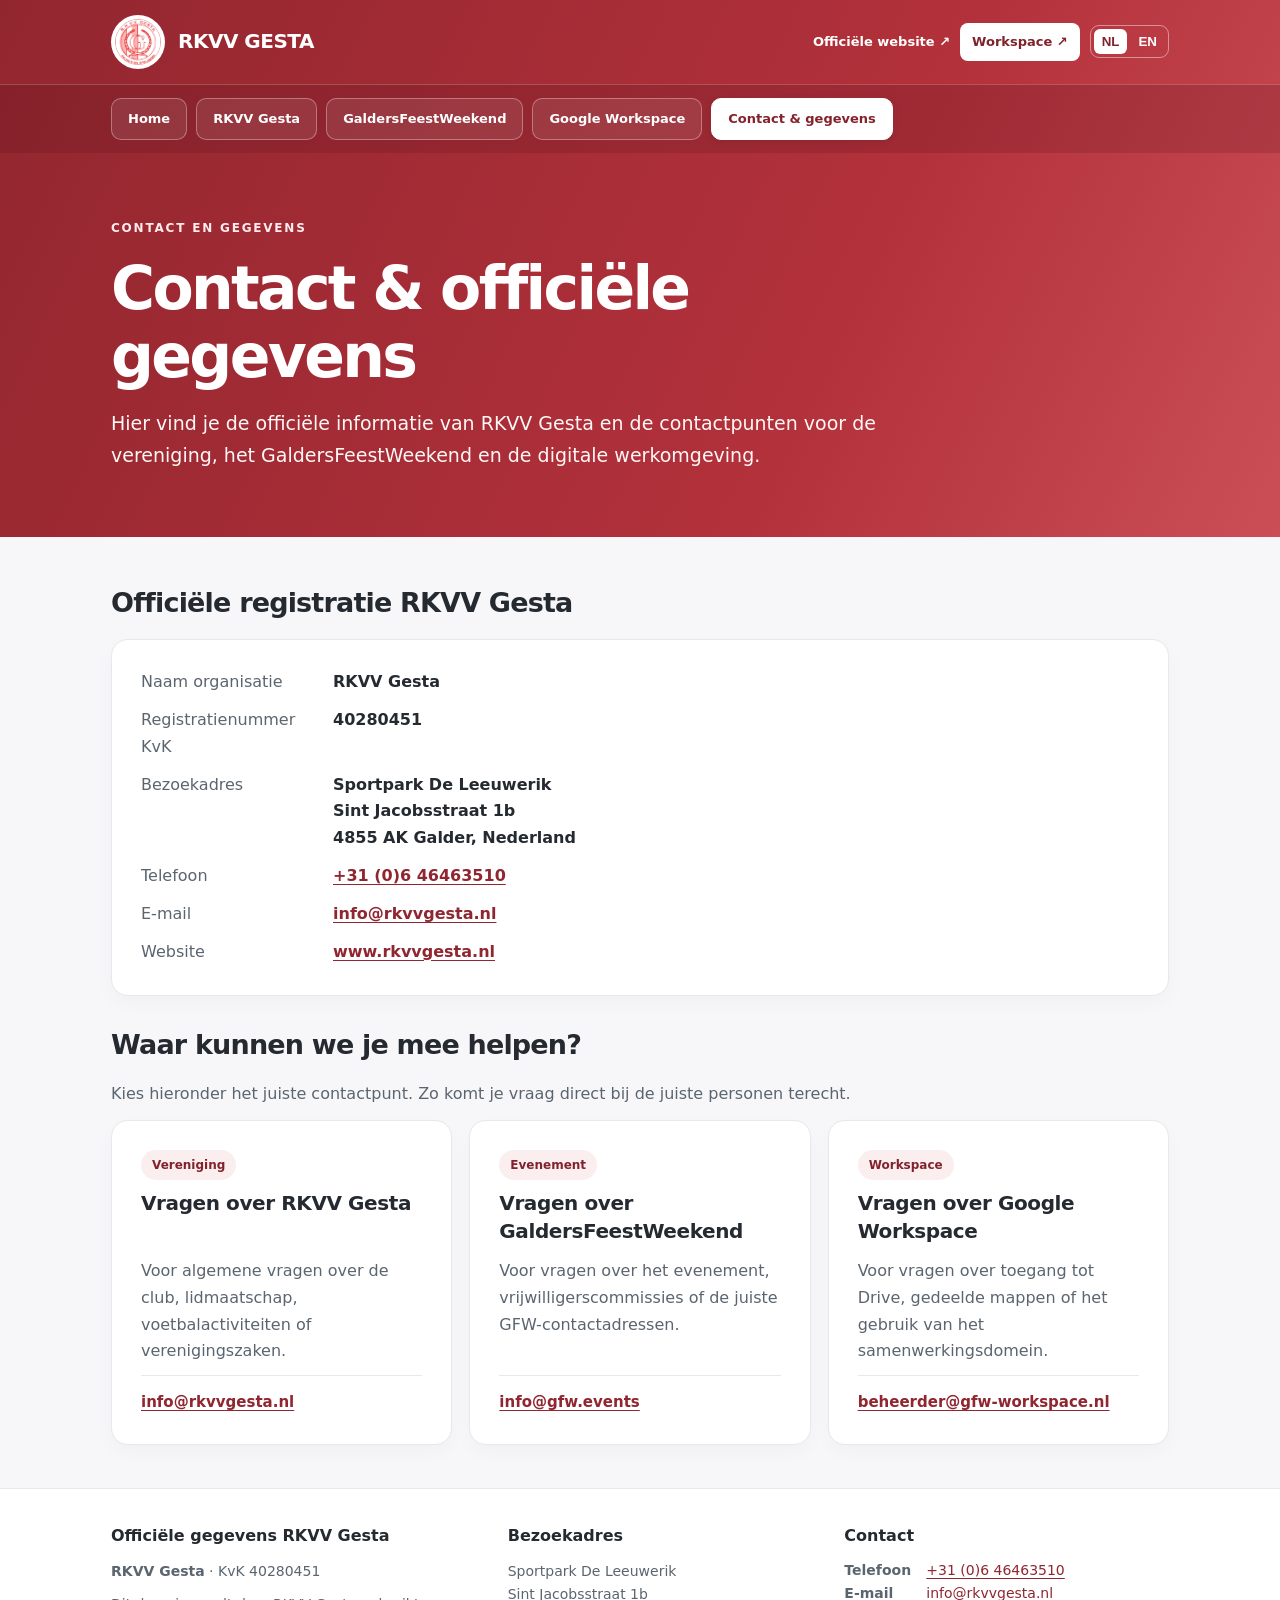
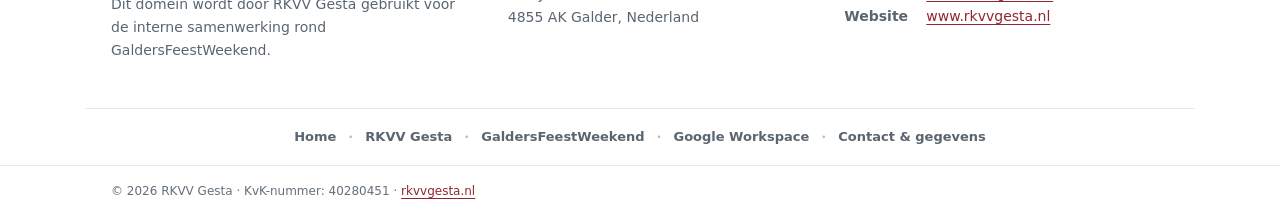
==== commit 15fd4996: "Add files via upload" ====
--- a/contact/index.html
+++ b/contact/index.html
@@ -1,3 +1,3 @@
 <!DOCTYPE html>
 
-<html lang="nl"><head><meta charset="utf-8"/><meta content="width=device-width,initial-scale=1" name="viewport"/><meta content="#b3313b" name="theme-color"/><meta content="RKVV Gesta en GaldersFeestWeekend: organisatiegegevens, missie, activiteiten en de relatie met Google Workspace gfw-workspace.nl." name="description"/><meta content="index, follow" name="robots"/><link href="https://gfw-workspace.nl/contact/" rel="canonical"/><link href="../gesta-logo.png" rel="icon"/><link href="../assets/style.css" rel="stylesheet"/><title>Workspace - Contact &amp; gegevens</title></head><body><header class="site-head"><div class="wrap mast"><a aria-label="RKVV Gesta – home" class="brand" href="../"><img alt="RKVV Gesta logo" src="../gesta-logo.png"/><strong>RKVV GESTA</strong></a><div class="top-actions"><a href="https://www.rkvvgesta.nl/" rel="noopener" target="_blank"><span data-i18n="official">Officiële website</span> ↗</a><a class="drive" href="https://drive.google.com/" rel="noopener" target="_blank">Workspace ↗</a><div aria-label="Language / Taal" class="lang" role="group"><button aria-pressed="true" data-lang="nl" type="button">NL</button><button aria-pressed="false" data-lang="en" type="button">EN</button></div></div></div><div class="nav-wrap"><nav aria-label="Hoofdnavigatie / Main navigation" class="wrap primary-nav"><a href="../"><span data-i18n="nav_home">Home</span></a><a href="../rkvv-gesta/"><span data-i18n="nav_organisatie">RKVV Gesta</span></a><a href="../galdersfeestweekend/"><span data-i18n="nav_galdersfeestweekend">GaldersFeestWeekend</span></a><a href="../google-workspace/"><span data-i18n="nav_workspace">Google Workspace</span></a><a aria-current="page" href="../contact/"><span data-i18n="nav_contact">Contact &amp; gegevens</span></a></nav></div><div class="wrap hero"><div class="kicker"><span data-i18n="contact_kicker">CONTACT EN GEGEVENS</span></div><h1><span data-i18n="contact_title">Contact &amp; officiële gegevens</span></h1><p><span data-i18n="contact_lead">Hier vind je de officiële informatie van RKVV Gesta en de contactpunten voor de vereniging, het GaldersFeestWeekend en de digitale werkomgeving.</span></p></div></header><main class="wrap content"><section class="section"><h2><span data-i18n="contact_official">Officiële registratie RKVV Gesta</span></h2><div class="panel"><dl class="detail-list"><dt><span data-i18n="contact_name">Naam organisatie</span></dt><dd>RKVV Gesta</dd><dt><span data-i18n="contact_registration">Registratienummer KvK</span></dt><dd>40280451</dd><dt><span data-i18n="contact_address">Bezoekadres</span></dt><dd>Sportpark De Leeuwerik<br/>Sint Jacobsstraat 1b<br/>4855 AK Galder, Nederland</dd><dt><span data-i18n="footer_tel">Telefoon</span></dt><dd><a href="tel:+31646463510">+31 (0)6 46463510</a></dd><dt>E-mail</dt><dd><a href="mailto:info@rkvvgesta.nl">info@rkvvgesta.nl</a></dd><dt>Website</dt><dd><a href="https://www.rkvvgesta.nl/">www.rkvvgesta.nl</a></dd></dl></div></section><section class="section"><h2><span data-i18n="contact_questions">Waar kunnen we je mee helpen?</span></h2><p><span data-i18n="contact_questions_intro">Kies hieronder het juiste contactpunt. Zo komt je vraag direct bij de juiste personen terecht.</span></p><div class="grid3 contact-grid"><article class="card contact-card"><span class="tag"><span data-i18n="contact_club_tag">Vereniging</span></span><h3><span data-i18n="contact_club">Vragen over RKVV Gesta</span></h3><p><span data-i18n="contact_club_desc">Voor algemene vragen over de club, lidmaatschap, voetbalactiviteiten of verenigingszaken.</span></p><p class="contact-email"><a href="mailto:info@rkvvgesta.nl">info@rkvvgesta.nl</a></p></article><article class="card contact-card"><span class="tag"><span data-i18n="contact_event_tag">Evenement</span></span><h3><span data-i18n="contact_event">Vragen over GaldersFeestWeekend</span></h3><p><span data-i18n="contact_event_desc">Voor vragen over het evenement, vrijwilligerscommissies of de juiste GFW-contactadressen.</span></p><p class="contact-email"><a href="mailto:info@gfw.events">info@gfw.events</a></p></article><article class="card contact-card"><span class="tag"><span data-i18n="contact_digital_tag">Workspace</span></span><h3><span data-i18n="contact_digital">Vragen over Google Workspace</span></h3><p><span data-i18n="contact_digital_desc">Voor vragen over toegang tot Drive, gedeelde mappen of het gebruik van het samenwerkingsdomein.</span></p><p class="contact-email"><a href="mailto:beheerder@gfw-workspace.nl">beheerder@gfw-workspace.nl</a></p></article></div></section></main><footer class="site-footer"><div class="wrap footer-grid"><div><h2><span data-i18n="footer_title">Officiële gegevens RKVV Gesta</span></h2><p><strong>RKVV Gesta</strong> · KvK 40280451</p><p><span data-i18n="footer_note">Dit domein wordt door RKVV Gesta gebruikt voor de interne samenwerking rond GaldersFeestWeekend.</span></p></div><div><h3><span data-i18n="footer_address">Bezoekadres</span></h3><p>Sportpark De Leeuwerik<br/>Sint Jacobsstraat 1b<br/>4855 AK Galder, Nederland</p></div><div><h3>Contact</h3><dl class="footer-contact-list"><dt><span data-i18n="footer_tel">Telefoon</span></dt><dd><a href="tel:+31646463510">+31 (0)6 46463510</a></dd><dt><span data-i18n="footer_email">E-mail</span></dt><dd><a href="mailto:info@rkvvgesta.nl">info@rkvvgesta.nl</a></dd><dt><span data-i18n="footer_website">Website</span></dt><dd><a href="https://www.rkvvgesta.nl/" rel="noopener" target="_blank">www.rkvvgesta.nl</a></dd></dl><p class="footer-contact-link"><a href="../contact/"><span data-i18n="nav_contact">Contact &amp; gegevens</span></a></p></div></div><div class="footer-bottom"><div class="wrap">© 2026 RKVV Gesta · <span data-i18n="footer_chamber">KvK-nummer</span>: 40280451 · <a href="https://www.rkvvgesta.nl/">rkvvgesta.nl</a></div></div></footer><script defer="" src="../assets/site.js"></script></body></html>+<html lang="nl"><head><meta charset="utf-8"/><meta content="width=device-width,initial-scale=1" name="viewport"/><meta content="#b3313b" name="theme-color"/><meta content="RKVV Gesta en GaldersFeestWeekend: organisatiegegevens, missie, activiteiten en de relatie met Google Workspace gfw-workspace.nl." name="description"/><meta content="index, follow" name="robots"/><link href="https://gfw-workspace.nl/contact/" rel="canonical"/><link href="../gesta-logo.png" rel="icon"/><link href="../assets/style.css" rel="stylesheet"/><title>Workspace - Contact &amp; gegevens</title></head><body><header class="site-head"><div class="wrap mast"><a aria-label="RKVV Gesta – home" class="brand" href="../"><img alt="RKVV Gesta logo" src="../gesta-logo.png"/><strong>RKVV GESTA</strong></a><div class="top-actions"><a href="https://www.rkvvgesta.nl/" rel="noopener" target="_blank"><span data-i18n="official">Officiële website</span> ↗</a><a class="drive" href="https://drive.google.com/" rel="noopener" target="_blank">Workspace ↗</a><div aria-label="Language / Taal" class="lang" role="group"><button aria-pressed="true" data-lang="nl" type="button">NL</button><button aria-pressed="false" data-lang="en" type="button">EN</button></div></div></div><div class="nav-wrap"><nav aria-label="Hoofdnavigatie / Main navigation" class="wrap primary-nav"><a href="../"><span data-i18n="nav_home">Home</span></a><a href="../rkvv-gesta/"><span data-i18n="nav_organisatie">RKVV Gesta</span></a><a href="../galdersfeestweekend/"><span data-i18n="nav_galdersfeestweekend">GaldersFeestWeekend</span></a><a href="../google-workspace/"><span data-i18n="nav_workspace">Google Workspace</span></a><a aria-current="page" href="../contact/"><span data-i18n="nav_contact">Contact &amp; gegevens</span></a></nav></div><div class="wrap hero"><div class="kicker"><span data-i18n="contact_kicker">CONTACT EN GEGEVENS</span></div><h1><span data-i18n="contact_title">Contact &amp; officiële gegevens</span></h1><p><span data-i18n="contact_lead">Hier vind je de officiële informatie van RKVV Gesta en de contactpunten voor de vereniging, het GaldersFeestWeekend en de digitale werkomgeving.</span></p></div></header><main class="wrap content"><section class="section"><h2><span data-i18n="contact_official">Officiële registratie RKVV Gesta</span></h2><div class="panel"><dl class="detail-list"><dt><span data-i18n="contact_name">Naam organisatie</span></dt><dd>RKVV Gesta</dd><dt><span data-i18n="contact_registration">Registratienummer KvK</span></dt><dd>40280451</dd><dt><span data-i18n="contact_address">Bezoekadres</span></dt><dd>Sportpark De Leeuwerik<br/>Sint Jacobsstraat 1b<br/>4855 AK Galder, Nederland</dd><dt><span data-i18n="footer_tel">Telefoon</span></dt><dd><a href="tel:+31646463510">+31 (0)6 46463510</a></dd><dt>E-mail</dt><dd><a href="mailto:info@rkvvgesta.nl">info@rkvvgesta.nl</a></dd><dt>Website</dt><dd><a href="https://www.rkvvgesta.nl/">www.rkvvgesta.nl</a></dd></dl></div></section><section class="section"><h2><span data-i18n="contact_questions">Waar kunnen we je mee helpen?</span></h2><p><span data-i18n="contact_questions_intro">Kies hieronder het juiste contactpunt. Zo komt je vraag direct bij de juiste personen terecht.</span></p><div class="grid3 contact-grid"><article class="card contact-card"><span class="tag"><span data-i18n="contact_club_tag">Vereniging</span></span><h3><span data-i18n="contact_club">Vragen over RKVV Gesta</span></h3><p><span data-i18n="contact_club_desc">Voor algemene vragen over de club, lidmaatschap, voetbalactiviteiten of verenigingszaken.</span></p><p class="contact-email"><a href="mailto:info@rkvvgesta.nl">info@rkvvgesta.nl</a></p></article><article class="card contact-card"><span class="tag"><span data-i18n="contact_event_tag">Evenement</span></span><h3><span data-i18n="contact_event">Vragen over GaldersFeestWeekend</span></h3><p><span data-i18n="contact_event_desc">Voor vragen over het evenement, vrijwilligerscommissies of de juiste GFW-contactadressen.</span></p><p class="contact-email"><a href="mailto:info@gfw.events">info@gfw.events</a></p></article><article class="card contact-card"><span class="tag"><span data-i18n="contact_digital_tag">Workspace</span></span><h3><span data-i18n="contact_digital">Vragen over Google Workspace</span></h3><p><span data-i18n="contact_digital_desc">Voor vragen over toegang tot Drive, gedeelde mappen of het gebruik van het samenwerkingsdomein.</span></p><p class="contact-email"><a href="mailto:beheerder@gfw-workspace.nl">beheerder@gfw-workspace.nl</a></p></article></div></section></main><footer class="site-footer"><div class="wrap footer-grid"><div><h2><span data-i18n="footer_title">Officiële gegevens RKVV Gesta</span></h2><p><strong>RKVV Gesta</strong> · KvK 40280451</p><p><span data-i18n="footer_note">Dit domein wordt door RKVV Gesta gebruikt voor de interne samenwerking rond GaldersFeestWeekend.</span></p></div><div><h3><span data-i18n="footer_address">Bezoekadres</span></h3><p>Sportpark De Leeuwerik<br/>Sint Jacobsstraat 1b<br/>4855 AK Galder, Nederland</p></div><div><h3>Contact</h3><dl class="footer-contact-list"><dt><span data-i18n="footer_tel">Telefoon</span></dt><dd><a href="tel:+31646463510">+31 (0)6 46463510</a></dd><dt><span data-i18n="footer_email">E-mail</span></dt><dd><a href="mailto:info@rkvvgesta.nl">info@rkvvgesta.nl</a></dd><dt><span data-i18n="footer_website">Website</span></dt><dd><a href="https://www.rkvvgesta.nl/" rel="noopener" target="_blank">www.rkvvgesta.nl</a></dd></dl></div></div><nav aria-label="Paginanavigatie / Page navigation" class="footer-page-nav wrap"><a href="/"><span data-i18n="nav_home">Home</span></a><span aria-hidden="true" class="footer-dot">·</span><a href="/rkvv-gesta/"><span data-i18n="nav_organisatie">RKVV Gesta</span></a><span aria-hidden="true" class="footer-dot">·</span><a href="/galdersfeestweekend/"><span data-i18n="nav_galdersfeestweekend">GaldersFeestWeekend</span></a><span aria-hidden="true" class="footer-dot">·</span><a href="/google-workspace/"><span data-i18n="nav_workspace">Google Workspace</span></a><span aria-hidden="true" class="footer-dot">·</span><a href="/contact/"><span data-i18n="nav_contact">Contact &amp; gegevens</span></a></nav><div class="footer-bottom"><div class="wrap">© 2026 RKVV Gesta · <span data-i18n="footer_chamber">KvK-nummer</span>: 40280451 · <a href="https://www.rkvvgesta.nl/">rkvvgesta.nl</a></div></div></footer><script defer="" src="../assets/site.js"></script></body></html>
--- a/assets/style.css
+++ b/assets/style.css
@@ -29,3 +29,12 @@
 @media(max-width:850px){.footer-grid{grid-template-columns:1fr 1fr}.footer-grid>div:first-child{grid-column:1/-1}}
 @media(max-width:650px){.primary-nav{gap:7px}.primary-nav a{min-height:37px;padding:8px 11px}.content{padding-top:27px;padding-bottom:27px}.hero{padding-bottom:53px}.contact-card{grid-template-rows:auto auto 1fr auto}.footer-grid{grid-template-columns:1fr;gap:26px}.footer-grid>div:first-child{grid-column:auto}}
 @media(prefers-reduced-motion:reduce){.primary-nav a{transition:none}}
+
+/* V5: compact footer contact details and consistent five-page links */
+.footer-contact-list{row-gap:3px;column-gap:12px;line-height:1.45}
+.footer-contact-list dt,.footer-contact-list dd{line-height:1.45}
+.footer-page-nav{display:flex;align-items:center;justify-content:center;flex-wrap:wrap;gap:5px 12px;border-top:1px solid var(--line);padding-top:15px;padding-bottom:15px;font-size:13px;font-weight:650}
+.footer-page-nav a{text-decoration:none;color:var(--muted);padding:2px 0}
+.footer-page-nav a:hover,.footer-page-nav a:focus-visible{color:var(--dark);text-decoration:underline}
+.footer-dot{color:#b7bbc2;user-select:none}
+@media(max-width:650px){.footer-page-nav{justify-content:flex-start;gap:3px 9px;font-size:12px}}
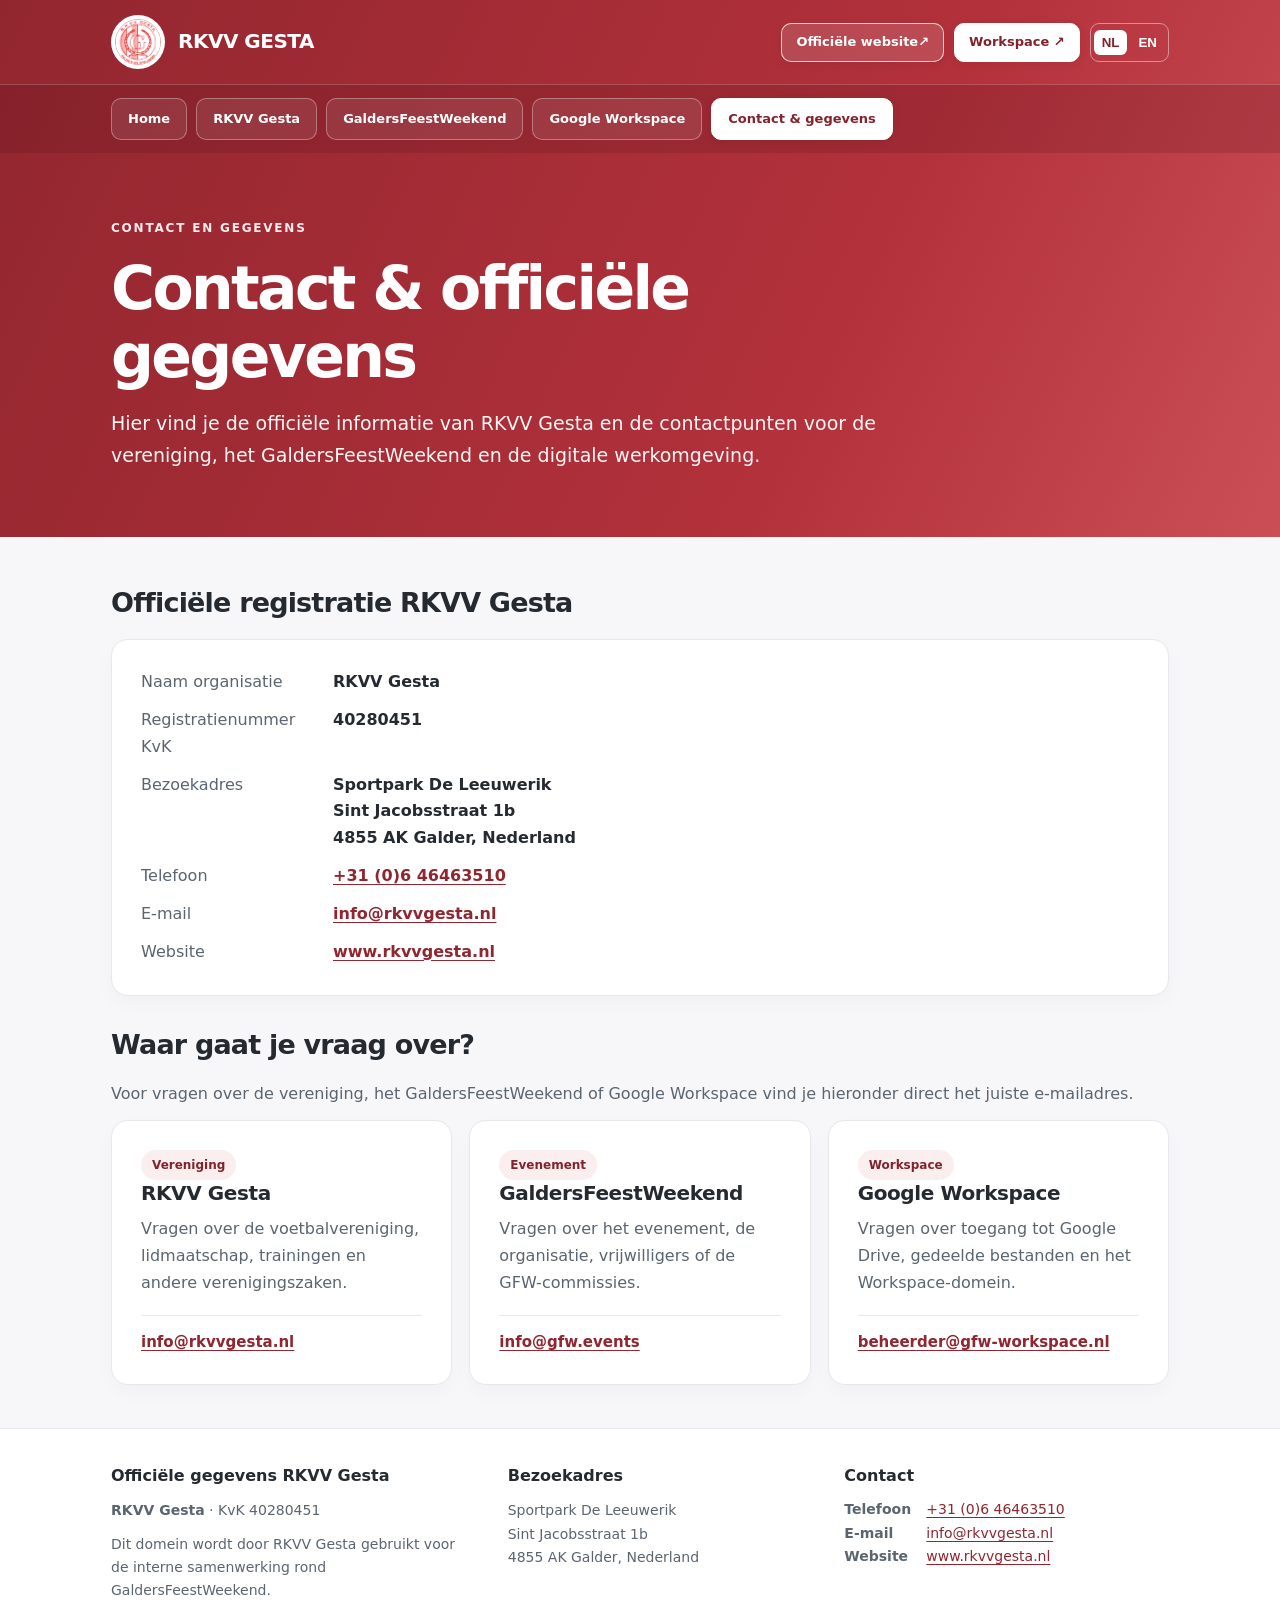
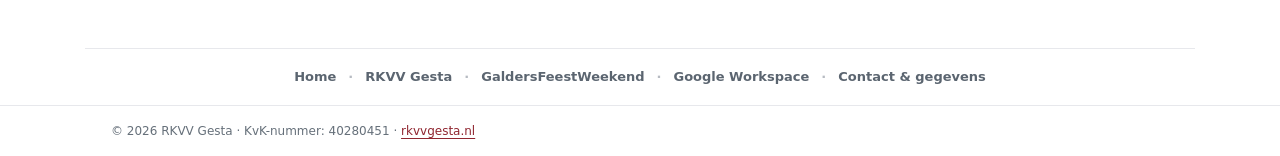
==== commit 29f1feea: "Add files via upload" ====
--- a/contact/index.html
+++ b/contact/index.html
@@ -1,3 +1,3 @@
 <!DOCTYPE html>
 
-<html lang="nl"><head><meta charset="utf-8"/><meta content="width=device-width,initial-scale=1" name="viewport"/><meta content="#b3313b" name="theme-color"/><meta content="RKVV Gesta en GaldersFeestWeekend: organisatiegegevens, missie, activiteiten en de relatie met Google Workspace gfw-workspace.nl." name="description"/><meta content="index, follow" name="robots"/><link href="https://gfw-workspace.nl/contact/" rel="canonical"/><link href="../gesta-logo.png" rel="icon"/><link href="../assets/style.css" rel="stylesheet"/><title>Workspace - Contact &amp; gegevens</title></head><body><header class="site-head"><div class="wrap mast"><a aria-label="RKVV Gesta – home" class="brand" href="../"><img alt="RKVV Gesta logo" src="../gesta-logo.png"/><strong>RKVV GESTA</strong></a><div class="top-actions"><a href="https://www.rkvvgesta.nl/" rel="noopener" target="_blank"><span data-i18n="official">Officiële website</span> ↗</a><a class="drive" href="https://drive.google.com/" rel="noopener" target="_blank">Workspace ↗</a><div aria-label="Language / Taal" class="lang" role="group"><button aria-pressed="true" data-lang="nl" type="button">NL</button><button aria-pressed="false" data-lang="en" type="button">EN</button></div></div></div><div class="nav-wrap"><nav aria-label="Hoofdnavigatie / Main navigation" class="wrap primary-nav"><a href="../"><span data-i18n="nav_home">Home</span></a><a href="../rkvv-gesta/"><span data-i18n="nav_organisatie">RKVV Gesta</span></a><a href="../galdersfeestweekend/"><span data-i18n="nav_galdersfeestweekend">GaldersFeestWeekend</span></a><a href="../google-workspace/"><span data-i18n="nav_workspace">Google Workspace</span></a><a aria-current="page" href="../contact/"><span data-i18n="nav_contact">Contact &amp; gegevens</span></a></nav></div><div class="wrap hero"><div class="kicker"><span data-i18n="contact_kicker">CONTACT EN GEGEVENS</span></div><h1><span data-i18n="contact_title">Contact &amp; officiële gegevens</span></h1><p><span data-i18n="contact_lead">Hier vind je de officiële informatie van RKVV Gesta en de contactpunten voor de vereniging, het GaldersFeestWeekend en de digitale werkomgeving.</span></p></div></header><main class="wrap content"><section class="section"><h2><span data-i18n="contact_official">Officiële registratie RKVV Gesta</span></h2><div class="panel"><dl class="detail-list"><dt><span data-i18n="contact_name">Naam organisatie</span></dt><dd>RKVV Gesta</dd><dt><span data-i18n="contact_registration">Registratienummer KvK</span></dt><dd>40280451</dd><dt><span data-i18n="contact_address">Bezoekadres</span></dt><dd>Sportpark De Leeuwerik<br/>Sint Jacobsstraat 1b<br/>4855 AK Galder, Nederland</dd><dt><span data-i18n="footer_tel">Telefoon</span></dt><dd><a href="tel:+31646463510">+31 (0)6 46463510</a></dd><dt>E-mail</dt><dd><a href="mailto:info@rkvvgesta.nl">info@rkvvgesta.nl</a></dd><dt>Website</dt><dd><a href="https://www.rkvvgesta.nl/">www.rkvvgesta.nl</a></dd></dl></div></section><section class="section"><h2><span data-i18n="contact_questions">Waar kunnen we je mee helpen?</span></h2><p><span data-i18n="contact_questions_intro">Kies hieronder het juiste contactpunt. Zo komt je vraag direct bij de juiste personen terecht.</span></p><div class="grid3 contact-grid"><article class="card contact-card"><span class="tag"><span data-i18n="contact_club_tag">Vereniging</span></span><h3><span data-i18n="contact_club">Vragen over RKVV Gesta</span></h3><p><span data-i18n="contact_club_desc">Voor algemene vragen over de club, lidmaatschap, voetbalactiviteiten of verenigingszaken.</span></p><p class="contact-email"><a href="mailto:info@rkvvgesta.nl">info@rkvvgesta.nl</a></p></article><article class="card contact-card"><span class="tag"><span data-i18n="contact_event_tag">Evenement</span></span><h3><span data-i18n="contact_event">Vragen over GaldersFeestWeekend</span></h3><p><span data-i18n="contact_event_desc">Voor vragen over het evenement, vrijwilligerscommissies of de juiste GFW-contactadressen.</span></p><p class="contact-email"><a href="mailto:info@gfw.events">info@gfw.events</a></p></article><article class="card contact-card"><span class="tag"><span data-i18n="contact_digital_tag">Workspace</span></span><h3><span data-i18n="contact_digital">Vragen over Google Workspace</span></h3><p><span data-i18n="contact_digital_desc">Voor vragen over toegang tot Drive, gedeelde mappen of het gebruik van het samenwerkingsdomein.</span></p><p class="contact-email"><a href="mailto:beheerder@gfw-workspace.nl">beheerder@gfw-workspace.nl</a></p></article></div></section></main><footer class="site-footer"><div class="wrap footer-grid"><div><h2><span data-i18n="footer_title">Officiële gegevens RKVV Gesta</span></h2><p><strong>RKVV Gesta</strong> · KvK 40280451</p><p><span data-i18n="footer_note">Dit domein wordt door RKVV Gesta gebruikt voor de interne samenwerking rond GaldersFeestWeekend.</span></p></div><div><h3><span data-i18n="footer_address">Bezoekadres</span></h3><p>Sportpark De Leeuwerik<br/>Sint Jacobsstraat 1b<br/>4855 AK Galder, Nederland</p></div><div><h3>Contact</h3><dl class="footer-contact-list"><dt><span data-i18n="footer_tel">Telefoon</span></dt><dd><a href="tel:+31646463510">+31 (0)6 46463510</a></dd><dt><span data-i18n="footer_email">E-mail</span></dt><dd><a href="mailto:info@rkvvgesta.nl">info@rkvvgesta.nl</a></dd><dt><span data-i18n="footer_website">Website</span></dt><dd><a href="https://www.rkvvgesta.nl/" rel="noopener" target="_blank">www.rkvvgesta.nl</a></dd></dl></div></div><nav aria-label="Paginanavigatie / Page navigation" class="footer-page-nav wrap"><a href="/"><span data-i18n="nav_home">Home</span></a><span aria-hidden="true" class="footer-dot">·</span><a href="/rkvv-gesta/"><span data-i18n="nav_organisatie">RKVV Gesta</span></a><span aria-hidden="true" class="footer-dot">·</span><a href="/galdersfeestweekend/"><span data-i18n="nav_galdersfeestweekend">GaldersFeestWeekend</span></a><span aria-hidden="true" class="footer-dot">·</span><a href="/google-workspace/"><span data-i18n="nav_workspace">Google Workspace</span></a><span aria-hidden="true" class="footer-dot">·</span><a href="/contact/"><span data-i18n="nav_contact">Contact &amp; gegevens</span></a></nav><div class="footer-bottom"><div class="wrap">© 2026 RKVV Gesta · <span data-i18n="footer_chamber">KvK-nummer</span>: 40280451 · <a href="https://www.rkvvgesta.nl/">rkvvgesta.nl</a></div></div></footer><script defer="" src="../assets/site.js"></script></body></html>+<html lang="nl"><head><meta charset="utf-8"/><meta content="width=device-width,initial-scale=1" name="viewport"/><meta content="#b3313b" name="theme-color"/><meta content="RKVV Gesta en GaldersFeestWeekend: organisatiegegevens, missie, activiteiten en de relatie met Google Workspace gfw-workspace.nl." name="description"/><meta content="index, follow" name="robots"/><link href="https://gfw-workspace.nl/contact/" rel="canonical"/><link href="../gesta-logo.png" rel="icon"/><link href="../assets/style.css" rel="stylesheet"/><title>Workspace - Contact &amp; gegevens</title></head><body><header class="site-head"><div class="wrap mast"><a aria-label="RKVV Gesta – home" class="brand" href="../"><img alt="RKVV Gesta logo" src="../gesta-logo.png"/><strong>RKVV GESTA</strong></a><div class="top-actions"><a class="header-action header-action-outline" href="https://www.rkvvgesta.nl/" rel="noopener" target="_blank"><span data-i18n="official">Officiële website</span> ↗</a><a class="drive header-action header-action-primary" href="https://drive.google.com/" rel="noopener" target="_blank">Workspace ↗</a><div aria-label="Language / Taal" class="lang" role="group"><button aria-pressed="true" data-lang="nl" type="button">NL</button><button aria-pressed="false" data-lang="en" type="button">EN</button></div></div></div><div class="nav-wrap"><nav aria-label="Hoofdnavigatie / Main navigation" class="wrap primary-nav"><a href="../"><span data-i18n="nav_home">Home</span></a><a href="../rkvv-gesta/"><span data-i18n="nav_organisatie">RKVV Gesta</span></a><a href="../galdersfeestweekend/"><span data-i18n="nav_galdersfeestweekend">GaldersFeestWeekend</span></a><a href="../google-workspace/"><span data-i18n="nav_workspace">Google Workspace</span></a><a aria-current="page" href="../contact/"><span data-i18n="nav_contact">Contact &amp; gegevens</span></a></nav></div><div class="wrap hero"><div class="kicker"><span data-i18n="contact_kicker">CONTACT EN GEGEVENS</span></div><h1><span data-i18n="contact_title">Contact &amp; officiële gegevens</span></h1><p><span data-i18n="contact_lead">Hier vind je de officiële informatie van RKVV Gesta en de contactpunten voor de vereniging, het GaldersFeestWeekend en de digitale werkomgeving.</span></p></div></header><main class="wrap content"><section class="section"><h2><span data-i18n="contact_official">Officiële registratie RKVV Gesta</span></h2><div class="panel"><dl class="detail-list"><dt><span data-i18n="contact_name">Naam organisatie</span></dt><dd>RKVV Gesta</dd><dt><span data-i18n="contact_registration">Registratienummer KvK</span></dt><dd>40280451</dd><dt><span data-i18n="contact_address">Bezoekadres</span></dt><dd>Sportpark De Leeuwerik<br/>Sint Jacobsstraat 1b<br/>4855 AK Galder, Nederland</dd><dt><span data-i18n="footer_tel">Telefoon</span></dt><dd><a href="tel:+31646463510">+31 (0)6 46463510</a></dd><dt>E-mail</dt><dd><a href="mailto:info@rkvvgesta.nl">info@rkvvgesta.nl</a></dd><dt>Website</dt><dd><a href="https://www.rkvvgesta.nl/">www.rkvvgesta.nl</a></dd></dl></div></section><section class="section"><h2><span data-i18n="contact_questions">Waar gaat je vraag over?</span></h2><p><span data-i18n="contact_questions_intro">Voor vragen over de vereniging, het GaldersFeestWeekend of Google Workspace vind je hieronder direct het juiste e-mailadres.</span></p><div class="grid3 contact-grid"><article class="card contact-card"><span class="tag"><span data-i18n="contact_club_tag">Vereniging</span></span><h3><span data-i18n="contact_club">RKVV Gesta</span></h3><p><span data-i18n="contact_club_desc">Vragen over de voetbalvereniging, lidmaatschap, trainingen en andere verenigingszaken.</span></p><p class="contact-email"><a href="mailto:info@rkvvgesta.nl">info@rkvvgesta.nl</a></p></article><article class="card contact-card"><span class="tag"><span data-i18n="contact_event_tag">Evenement</span></span><h3><span data-i18n="contact_event">GaldersFeestWeekend</span></h3><p><span data-i18n="contact_event_desc">Vragen over het evenement, de organisatie, vrijwilligers of de GFW-commissies.</span></p><p class="contact-email"><a href="mailto:info@gfw.events">info@gfw.events</a></p></article><article class="card contact-card"><span class="tag"><span data-i18n="contact_digital_tag">Workspace</span></span><h3><span data-i18n="contact_digital">Google Workspace</span></h3><p><span data-i18n="contact_digital_desc">Vragen over toegang tot Google Drive, gedeelde bestanden en het Workspace-domein.</span></p><p class="contact-email"><a href="mailto:beheerder@gfw-workspace.nl">beheerder@gfw-workspace.nl</a></p></article></div></section></main><footer class="site-footer"><div class="wrap footer-grid"><div><h2><span data-i18n="footer_title">Officiële gegevens RKVV Gesta</span></h2><p><strong>RKVV Gesta</strong> · KvK 40280451</p><p><span data-i18n="footer_note">Dit domein wordt door RKVV Gesta gebruikt voor de interne samenwerking rond GaldersFeestWeekend.</span></p></div><div><h3><span data-i18n="footer_address">Bezoekadres</span></h3><p>Sportpark De Leeuwerik<br/>Sint Jacobsstraat 1b<br/>4855 AK Galder, Nederland</p></div><div><h3>Contact</h3><dl class="footer-contact-list"><dt><span data-i18n="footer_tel">Telefoon</span></dt><dd><a href="tel:+31646463510">+31 (0)6 46463510</a></dd><dt><span data-i18n="footer_email">E-mail</span></dt><dd><a href="mailto:info@rkvvgesta.nl">info@rkvvgesta.nl</a></dd><dt><span data-i18n="footer_website">Website</span></dt><dd><a href="https://www.rkvvgesta.nl/" rel="noopener" target="_blank">www.rkvvgesta.nl</a></dd></dl></div></div><nav aria-label="Paginanavigatie / Page navigation" class="footer-page-nav wrap"><a href="/"><span data-i18n="nav_home">Home</span></a><span aria-hidden="true" class="footer-dot">·</span><a href="/rkvv-gesta/"><span data-i18n="nav_organisatie">RKVV Gesta</span></a><span aria-hidden="true" class="footer-dot">·</span><a href="/galdersfeestweekend/"><span data-i18n="nav_galdersfeestweekend">GaldersFeestWeekend</span></a><span aria-hidden="true" class="footer-dot">·</span><a href="/google-workspace/"><span data-i18n="nav_workspace">Google Workspace</span></a><span aria-hidden="true" class="footer-dot">·</span><a href="/contact/"><span data-i18n="nav_contact">Contact &amp; gegevens</span></a></nav><div class="footer-bottom"><div class="wrap">© 2026 RKVV Gesta · <span data-i18n="footer_chamber">KvK-nummer</span>: 40280451 · <a href="https://www.rkvvgesta.nl/">rkvvgesta.nl</a></div></div></footer><script defer="" src="../assets/site.js"></script></body></html>
--- a/assets/style.css
+++ b/assets/style.css
@@ -38,3 +38,40 @@
 .footer-page-nav a:hover,.footer-page-nav a:focus-visible{color:var(--dark);text-decoration:underline}
 .footer-dot{color:#b7bbc2;user-select:none}
 @media(max-width:650px){.footer-page-nav{justify-content:flex-start;gap:3px 9px;font-size:12px}}
+
+/* V6: clearer external actions, comfortable iPhone layout, even contact cards */
+.top-actions{gap:10px;flex-wrap:wrap;justify-content:flex-end}
+.top-actions .header-action{display:inline-flex;align-items:center;justify-content:center;min-height:39px;padding:9px 14px;border-radius:10px;border:1.5px solid rgba(255,255,255,.75);font-size:13px;font-weight:800;line-height:1.25;letter-spacing:0;text-decoration:none;box-shadow:0 2px 8px rgba(50,0,6,.09);transition:background .15s ease,transform .15s ease}
+.top-actions .header-action-outline{background:rgba(255,255,255,.13);color:white}
+.top-actions .header-action-outline:hover{background:rgba(255,255,255,.25);color:white}
+.top-actions .header-action-primary{background:white!important;color:var(--dark)!important;border-color:white}
+.top-actions .header-action-primary:hover{background:#fff1f1!important}
+.top-actions .lang{min-height:39px;align-items:center}
+.contact-grid{align-items:stretch}
+.contact-card{display:flex;flex-direction:column;min-width:0;gap:0}
+.contact-card h3{min-height:0;margin:0 0 10px;line-height:1.3;overflow-wrap:break-word}
+.contact-card > p:not(.contact-email){margin:0 0 18px;flex:1 1 auto;align-self:stretch}
+.contact-card .contact-email{margin-top:auto;padding-top:14px;border-top:1px solid var(--line);align-self:stretch;min-width:0}
+.contact-card .contact-email a{overflow-wrap:anywhere}
+@media (max-width:650px){
+  html,body{max-width:100%;overflow-x:clip}
+  .mast{padding-top:max(22px, env(safe-area-inset-top));gap:16px}
+  .brand{min-width:0}
+  .brand strong{font-size:19px}
+  .top-actions{width:100%;justify-content:flex-start;gap:8px}
+  .top-actions .header-action{padding:10px 12px;min-height:44px;font-size:12px}
+  .top-actions .lang{min-height:44px}
+  .nav-wrap .primary-nav{padding-top:13px;padding-bottom:14px}
+  .hero{padding-top:44px;padding-bottom:53px}
+  .hero h1{font-size:clamp(30px,8.8vw,42px);line-height:1.16;overflow-wrap:anywhere;hyphens:auto}
+  .hero p{overflow-wrap:break-word}
+  .contact-card > p:not(.contact-email){margin-bottom:18px}
+  .contact-card .contact-email{margin-top:auto}
+}
+@media(max-width:370px){
+  .brand img{width:48px;height:48px}
+  .brand strong{font-size:18px}
+  .top-actions .header-action{padding:9px 10px}
+  .hero h1{font-size:clamp(28px,8.4vw,36px)}
+}
+@media(prefers-reduced-motion:reduce){.top-actions .header-action{transition:none}}
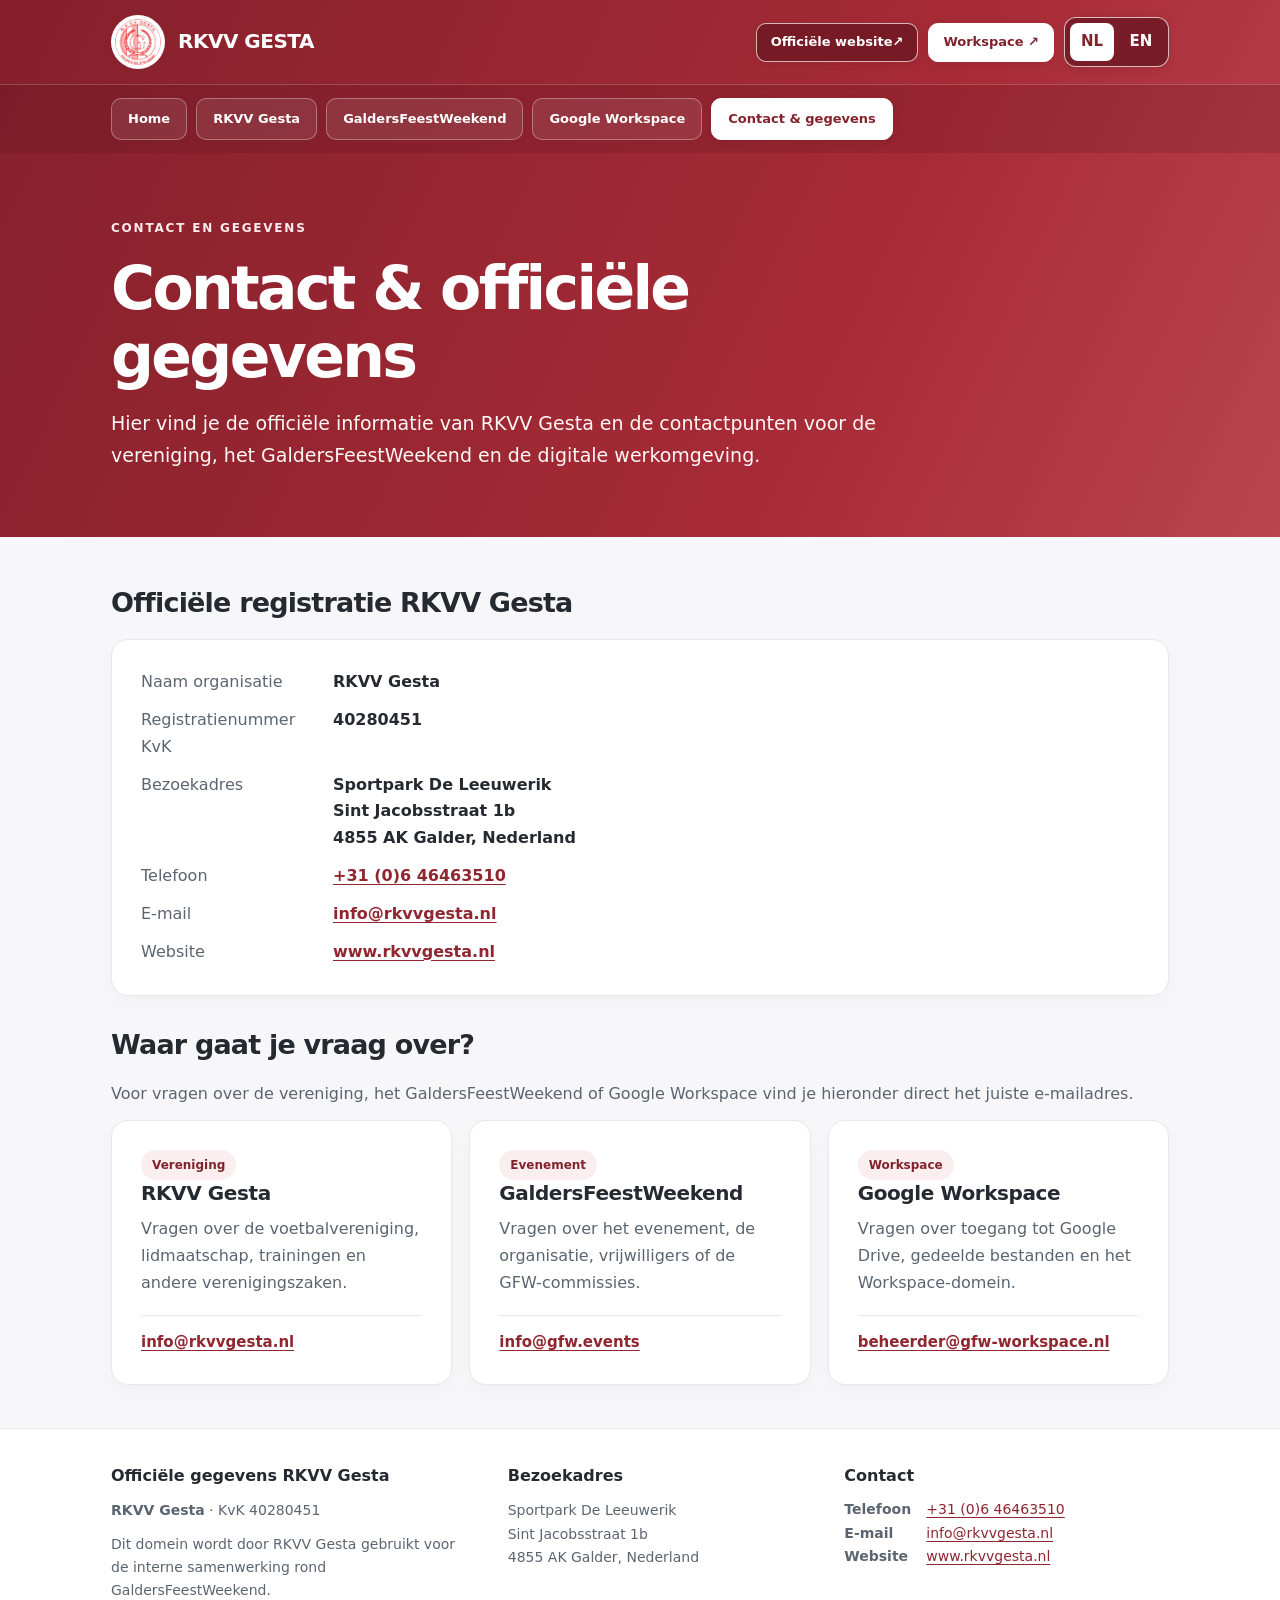
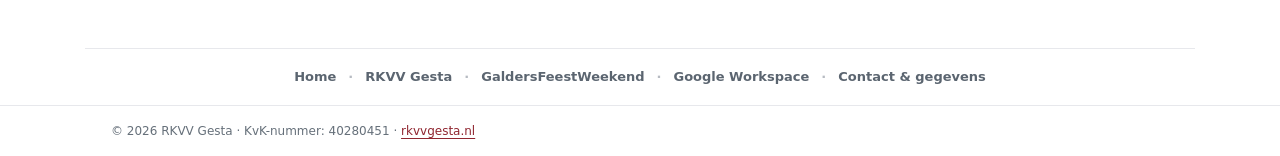
==== commit 5a3b96f9: "Add files via upload" ====
--- a/contact/index.html
+++ b/contact/index.html
@@ -1,3 +1,3 @@
 <!DOCTYPE html>
 
-<html lang="nl"><head><meta charset="utf-8"/><meta content="width=device-width,initial-scale=1" name="viewport"/><meta content="#b3313b" name="theme-color"/><meta content="RKVV Gesta en GaldersFeestWeekend: organisatiegegevens, missie, activiteiten en de relatie met Google Workspace gfw-workspace.nl." name="description"/><meta content="index, follow" name="robots"/><link href="https://gfw-workspace.nl/contact/" rel="canonical"/><link href="../gesta-logo.png" rel="icon"/><link href="../assets/style.css" rel="stylesheet"/><title>Workspace - Contact &amp; gegevens</title></head><body><header class="site-head"><div class="wrap mast"><a aria-label="RKVV Gesta – home" class="brand" href="../"><img alt="RKVV Gesta logo" src="../gesta-logo.png"/><strong>RKVV GESTA</strong></a><div class="top-actions"><a class="header-action header-action-outline" href="https://www.rkvvgesta.nl/" rel="noopener" target="_blank"><span data-i18n="official">Officiële website</span> ↗</a><a class="drive header-action header-action-primary" href="https://drive.google.com/" rel="noopener" target="_blank">Workspace ↗</a><div aria-label="Language / Taal" class="lang" role="group"><button aria-pressed="true" data-lang="nl" type="button">NL</button><button aria-pressed="false" data-lang="en" type="button">EN</button></div></div></div><div class="nav-wrap"><nav aria-label="Hoofdnavigatie / Main navigation" class="wrap primary-nav"><a href="../"><span data-i18n="nav_home">Home</span></a><a href="../rkvv-gesta/"><span data-i18n="nav_organisatie">RKVV Gesta</span></a><a href="../galdersfeestweekend/"><span data-i18n="nav_galdersfeestweekend">GaldersFeestWeekend</span></a><a href="../google-workspace/"><span data-i18n="nav_workspace">Google Workspace</span></a><a aria-current="page" href="../contact/"><span data-i18n="nav_contact">Contact &amp; gegevens</span></a></nav></div><div class="wrap hero"><div class="kicker"><span data-i18n="contact_kicker">CONTACT EN GEGEVENS</span></div><h1><span data-i18n="contact_title">Contact &amp; officiële gegevens</span></h1><p><span data-i18n="contact_lead">Hier vind je de officiële informatie van RKVV Gesta en de contactpunten voor de vereniging, het GaldersFeestWeekend en de digitale werkomgeving.</span></p></div></header><main class="wrap content"><section class="section"><h2><span data-i18n="contact_official">Officiële registratie RKVV Gesta</span></h2><div class="panel"><dl class="detail-list"><dt><span data-i18n="contact_name">Naam organisatie</span></dt><dd>RKVV Gesta</dd><dt><span data-i18n="contact_registration">Registratienummer KvK</span></dt><dd>40280451</dd><dt><span data-i18n="contact_address">Bezoekadres</span></dt><dd>Sportpark De Leeuwerik<br/>Sint Jacobsstraat 1b<br/>4855 AK Galder, Nederland</dd><dt><span data-i18n="footer_tel">Telefoon</span></dt><dd><a href="tel:+31646463510">+31 (0)6 46463510</a></dd><dt>E-mail</dt><dd><a href="mailto:info@rkvvgesta.nl">info@rkvvgesta.nl</a></dd><dt>Website</dt><dd><a href="https://www.rkvvgesta.nl/">www.rkvvgesta.nl</a></dd></dl></div></section><section class="section"><h2><span data-i18n="contact_questions">Waar gaat je vraag over?</span></h2><p><span data-i18n="contact_questions_intro">Voor vragen over de vereniging, het GaldersFeestWeekend of Google Workspace vind je hieronder direct het juiste e-mailadres.</span></p><div class="grid3 contact-grid"><article class="card contact-card"><span class="tag"><span data-i18n="contact_club_tag">Vereniging</span></span><h3><span data-i18n="contact_club">RKVV Gesta</span></h3><p><span data-i18n="contact_club_desc">Vragen over de voetbalvereniging, lidmaatschap, trainingen en andere verenigingszaken.</span></p><p class="contact-email"><a href="mailto:info@rkvvgesta.nl">info@rkvvgesta.nl</a></p></article><article class="card contact-card"><span class="tag"><span data-i18n="contact_event_tag">Evenement</span></span><h3><span data-i18n="contact_event">GaldersFeestWeekend</span></h3><p><span data-i18n="contact_event_desc">Vragen over het evenement, de organisatie, vrijwilligers of de GFW-commissies.</span></p><p class="contact-email"><a href="mailto:info@gfw.events">info@gfw.events</a></p></article><article class="card contact-card"><span class="tag"><span data-i18n="contact_digital_tag">Workspace</span></span><h3><span data-i18n="contact_digital">Google Workspace</span></h3><p><span data-i18n="contact_digital_desc">Vragen over toegang tot Google Drive, gedeelde bestanden en het Workspace-domein.</span></p><p class="contact-email"><a href="mailto:beheerder@gfw-workspace.nl">beheerder@gfw-workspace.nl</a></p></article></div></section></main><footer class="site-footer"><div class="wrap footer-grid"><div><h2><span data-i18n="footer_title">Officiële gegevens RKVV Gesta</span></h2><p><strong>RKVV Gesta</strong> · KvK 40280451</p><p><span data-i18n="footer_note">Dit domein wordt door RKVV Gesta gebruikt voor de interne samenwerking rond GaldersFeestWeekend.</span></p></div><div><h3><span data-i18n="footer_address">Bezoekadres</span></h3><p>Sportpark De Leeuwerik<br/>Sint Jacobsstraat 1b<br/>4855 AK Galder, Nederland</p></div><div><h3>Contact</h3><dl class="footer-contact-list"><dt><span data-i18n="footer_tel">Telefoon</span></dt><dd><a href="tel:+31646463510">+31 (0)6 46463510</a></dd><dt><span data-i18n="footer_email">E-mail</span></dt><dd><a href="mailto:info@rkvvgesta.nl">info@rkvvgesta.nl</a></dd><dt><span data-i18n="footer_website">Website</span></dt><dd><a href="https://www.rkvvgesta.nl/" rel="noopener" target="_blank">www.rkvvgesta.nl</a></dd></dl></div></div><nav aria-label="Paginanavigatie / Page navigation" class="footer-page-nav wrap"><a href="/"><span data-i18n="nav_home">Home</span></a><span aria-hidden="true" class="footer-dot">·</span><a href="/rkvv-gesta/"><span data-i18n="nav_organisatie">RKVV Gesta</span></a><span aria-hidden="true" class="footer-dot">·</span><a href="/galdersfeestweekend/"><span data-i18n="nav_galdersfeestweekend">GaldersFeestWeekend</span></a><span aria-hidden="true" class="footer-dot">·</span><a href="/google-workspace/"><span data-i18n="nav_workspace">Google Workspace</span></a><span aria-hidden="true" class="footer-dot">·</span><a href="/contact/"><span data-i18n="nav_contact">Contact &amp; gegevens</span></a></nav><div class="footer-bottom"><div class="wrap">© 2026 RKVV Gesta · <span data-i18n="footer_chamber">KvK-nummer</span>: 40280451 · <a href="https://www.rkvvgesta.nl/">rkvvgesta.nl</a></div></div></footer><script defer="" src="../assets/site.js"></script></body></html>+<html lang="nl"><head><meta charset="utf-8"/><meta content="width=device-width, initial-scale=1, viewport-fit=cover" name="viewport"/><meta content="#8f222d" name="theme-color"/><meta content="black-translucent" name="apple-mobile-web-app-status-bar-style"/><meta content="RKVV Gesta en GaldersFeestWeekend: organisatiegegevens, missie, activiteiten en de relatie met Google Workspace gfw-workspace.nl." name="description"/><meta content="index, follow" name="robots"/><link href="https://gfw-workspace.nl/contact/" rel="canonical"/><link href="../gesta-logo.png" rel="icon"/><link href="../assets/style.css" rel="stylesheet"/><title>Workspace - Contact &amp; gegevens</title></head><body><header class="site-head"><div class="wrap mast"><a aria-label="RKVV Gesta – home" class="brand" href="../"><img alt="RKVV Gesta logo" src="../gesta-logo.png"/><strong>RKVV GESTA</strong></a><div class="top-actions"><a class="header-action header-action-outline" href="https://www.rkvvgesta.nl/" rel="noopener" target="_blank"><span data-i18n="official">Officiële website</span> ↗</a><a class="drive header-action header-action-primary" href="https://drive.google.com/drive/folders/0AMohY38H6QGlUk9PVA" rel="noopener" target="_blank">Workspace ↗</a><button aria-label="Switch language to English / Wissel naar Engels" class="lang lang-toggle" title="Wissel taal / Switch language" type="button"><span aria-hidden="true" class="lang-option" data-lang-label="nl">NL</span><span aria-hidden="true" class="lang-option" data-lang-label="en">EN</span></button></div></div><div class="nav-wrap"><nav aria-label="Hoofdnavigatie / Main navigation" class="wrap primary-nav"><a href="../"><span data-i18n="nav_home">Home</span></a><a href="../rkvv-gesta/"><span data-i18n="nav_organisatie">RKVV Gesta</span></a><a href="../galdersfeestweekend/"><span data-i18n="nav_galdersfeestweekend">GaldersFeestWeekend</span></a><a href="../google-workspace/"><span data-i18n="nav_workspace">Google Workspace</span></a><a aria-current="page" href="../contact/"><span data-i18n="nav_contact">Contact &amp; gegevens</span></a></nav></div><div class="wrap hero"><div class="kicker"><span data-i18n="contact_kicker">CONTACT EN GEGEVENS</span></div><h1><span data-i18n="contact_title">Contact &amp; officiële gegevens</span></h1><p><span data-i18n="contact_lead">Hier vind je de officiële informatie van RKVV Gesta en de contactpunten voor de vereniging, het GaldersFeestWeekend en de digitale werkomgeving.</span></p></div></header><main class="wrap content"><section class="section"><h2><span data-i18n="contact_official">Officiële registratie RKVV Gesta</span></h2><div class="panel"><dl class="detail-list"><dt><span data-i18n="contact_name">Naam organisatie</span></dt><dd>RKVV Gesta</dd><dt><span data-i18n="contact_registration">Registratienummer KvK</span></dt><dd>40280451</dd><dt><span data-i18n="contact_address">Bezoekadres</span></dt><dd>Sportpark De Leeuwerik<br/>Sint Jacobsstraat 1b<br/>4855 AK Galder, Nederland</dd><dt><span data-i18n="footer_tel">Telefoon</span></dt><dd><a href="tel:+31646463510">+31 (0)6 46463510</a></dd><dt>E-mail</dt><dd><a href="mailto:info@rkvvgesta.nl">info@rkvvgesta.nl</a></dd><dt>Website</dt><dd><a href="https://www.rkvvgesta.nl/">www.rkvvgesta.nl</a></dd></dl></div></section><section class="section"><h2><span data-i18n="contact_questions">Waar gaat je vraag over?</span></h2><p><span data-i18n="contact_questions_intro">Voor vragen over de vereniging, het GaldersFeestWeekend of Google Workspace vind je hieronder direct het juiste e-mailadres.</span></p><div class="grid3 contact-grid"><article class="card contact-card"><span class="tag"><span data-i18n="contact_club_tag">Vereniging</span></span><h3><span data-i18n="contact_club">RKVV Gesta</span></h3><p><span data-i18n="contact_club_desc">Vragen over de voetbalvereniging, lidmaatschap, trainingen en andere verenigingszaken.</span></p><p class="contact-email"><a href="mailto:info@rkvvgesta.nl">info@rkvvgesta.nl</a></p></article><article class="card contact-card"><span class="tag"><span data-i18n="contact_event_tag">Evenement</span></span><h3><span data-i18n="contact_event">GaldersFeestWeekend</span></h3><p><span data-i18n="contact_event_desc">Vragen over het evenement, de organisatie, vrijwilligers of de GFW-commissies.</span></p><p class="contact-email"><a href="mailto:info@gfw.events">info@gfw.events</a></p></article><article class="card contact-card"><span class="tag"><span data-i18n="contact_digital_tag">Workspace</span></span><h3><span data-i18n="contact_digital">Google Workspace</span></h3><p><span data-i18n="contact_digital_desc">Vragen over toegang tot Google Drive, gedeelde bestanden en het Workspace-domein.</span></p><p class="contact-email"><a href="mailto:beheerder@gfw-workspace.nl">beheerder@gfw-workspace.nl</a></p></article></div></section></main><footer class="site-footer"><div class="wrap footer-grid"><div><h2><span data-i18n="footer_title">Officiële gegevens RKVV Gesta</span></h2><p><strong>RKVV Gesta</strong> · KvK 40280451</p><p><span data-i18n="footer_note">Dit domein wordt door RKVV Gesta gebruikt voor de interne samenwerking rond GaldersFeestWeekend.</span></p></div><div><h3><span data-i18n="footer_address">Bezoekadres</span></h3><p>Sportpark De Leeuwerik<br/>Sint Jacobsstraat 1b<br/>4855 AK Galder, Nederland</p></div><div><h3>Contact</h3><dl class="footer-contact-list"><dt><span data-i18n="footer_tel">Telefoon</span></dt><dd><a href="tel:+31646463510">+31 (0)6 46463510</a></dd><dt><span data-i18n="footer_email">E-mail</span></dt><dd><a href="mailto:info@rkvvgesta.nl">info@rkvvgesta.nl</a></dd><dt><span data-i18n="footer_website">Website</span></dt><dd><a href="https://www.rkvvgesta.nl/" rel="noopener" target="_blank">www.rkvvgesta.nl</a></dd></dl></div></div><nav aria-label="Paginanavigatie / Page navigation" class="footer-page-nav wrap"><a href="/"><span data-i18n="nav_home">Home</span></a><span aria-hidden="true" class="footer-dot">·</span><a href="/rkvv-gesta/"><span data-i18n="nav_organisatie">RKVV Gesta</span></a><span aria-hidden="true" class="footer-dot">·</span><a href="/galdersfeestweekend/"><span data-i18n="nav_galdersfeestweekend">GaldersFeestWeekend</span></a><span aria-hidden="true" class="footer-dot">·</span><a href="/google-workspace/"><span data-i18n="nav_workspace">Google Workspace</span></a><span aria-hidden="true" class="footer-dot">·</span><a href="/contact/"><span data-i18n="nav_contact">Contact &amp; gegevens</span></a></nav><div class="footer-bottom"><div class="wrap">© 2026 RKVV Gesta · <span data-i18n="footer_chamber">KvK-nummer</span>: 40280451 · <a href="https://www.rkvvgesta.nl/">rkvvgesta.nl</a></div></div></footer><script defer="" src="../assets/site.js"></script></body></html>
--- a/assets/style.css
+++ b/assets/style.css
@@ -75,3 +75,25 @@
   .hero h1{font-size:clamp(28px,8.4vw,36px)}
 }
 @media(prefers-reduced-motion:reduce){.top-actions .header-action{transition:none}}
+
+/* V7: dark mobile chrome where Safari allows it, cleaner action buttons and one-tap language toggle */
+html{background:#8f222d}
+body{background:var(--bg)}
+.site-head{background:linear-gradient(115deg,#84202b,#a72b36 65%,#bb444f)}
+.top-actions .header-action-outline{background:#761b25!important;border-color:rgba(255,255,255,.68);color:#fff!important}
+.top-actions .header-action-outline:hover{background:#63151d!important}
+.top-actions .header-action-primary{background:#fff!important;color:#81232c!important}
+.top-actions .lang-toggle{appearance:none;-webkit-appearance:none;cursor:pointer;display:inline-flex;align-items:center;justify-content:space-between;gap:5px;min-height:48px;padding:5px;border:1.5px solid rgba(255,255,255,.7);background:#781c27;color:#fff;border-radius:12px;font:inherit;box-shadow:0 2px 8px rgba(50,0,6,.12)}
+.lang-toggle .lang-option{display:inline-flex;align-items:center;justify-content:center;min-width:44px;min-height:38px;padding:6px 10px;border-radius:8px;font-size:15px;font-weight:850;line-height:1.15;color:#fff;transition:background .15s ease,color .15s ease}
+.lang-toggle[data-current-lang="nl"] .lang-option[data-lang-label="nl"],.lang-toggle[data-current-lang="en"] .lang-option[data-lang-label="en"]{background:white;color:#81232c}
+.lang-toggle:hover{border-color:#fff}
+@media(max-width:650px){
+  .mast{padding-top:calc(23px + env(safe-area-inset-top, 0px));padding-bottom:23px;gap:19px}
+  .top-actions{padding-top:3px;padding-bottom:6px;gap:9px}
+  .top-actions .header-action{min-height:48px;padding:11px 13px;font-size:13px}
+  .top-actions .lang-toggle{min-height:48px}
+  .nav-wrap{margin-top:7px;border-top-color:rgba(255,255,255,.25)}
+  .nav-wrap .primary-nav{padding-top:18px;padding-bottom:19px;row-gap:10px}
+}
+@media(max-width:390px){.top-actions .header-action{font-size:12px;padding:9px 10px}.lang-toggle .lang-option{min-width:40px;padding:6px 8px}}
+@media(prefers-reduced-motion:reduce){.lang-toggle .lang-option{transition:none}}
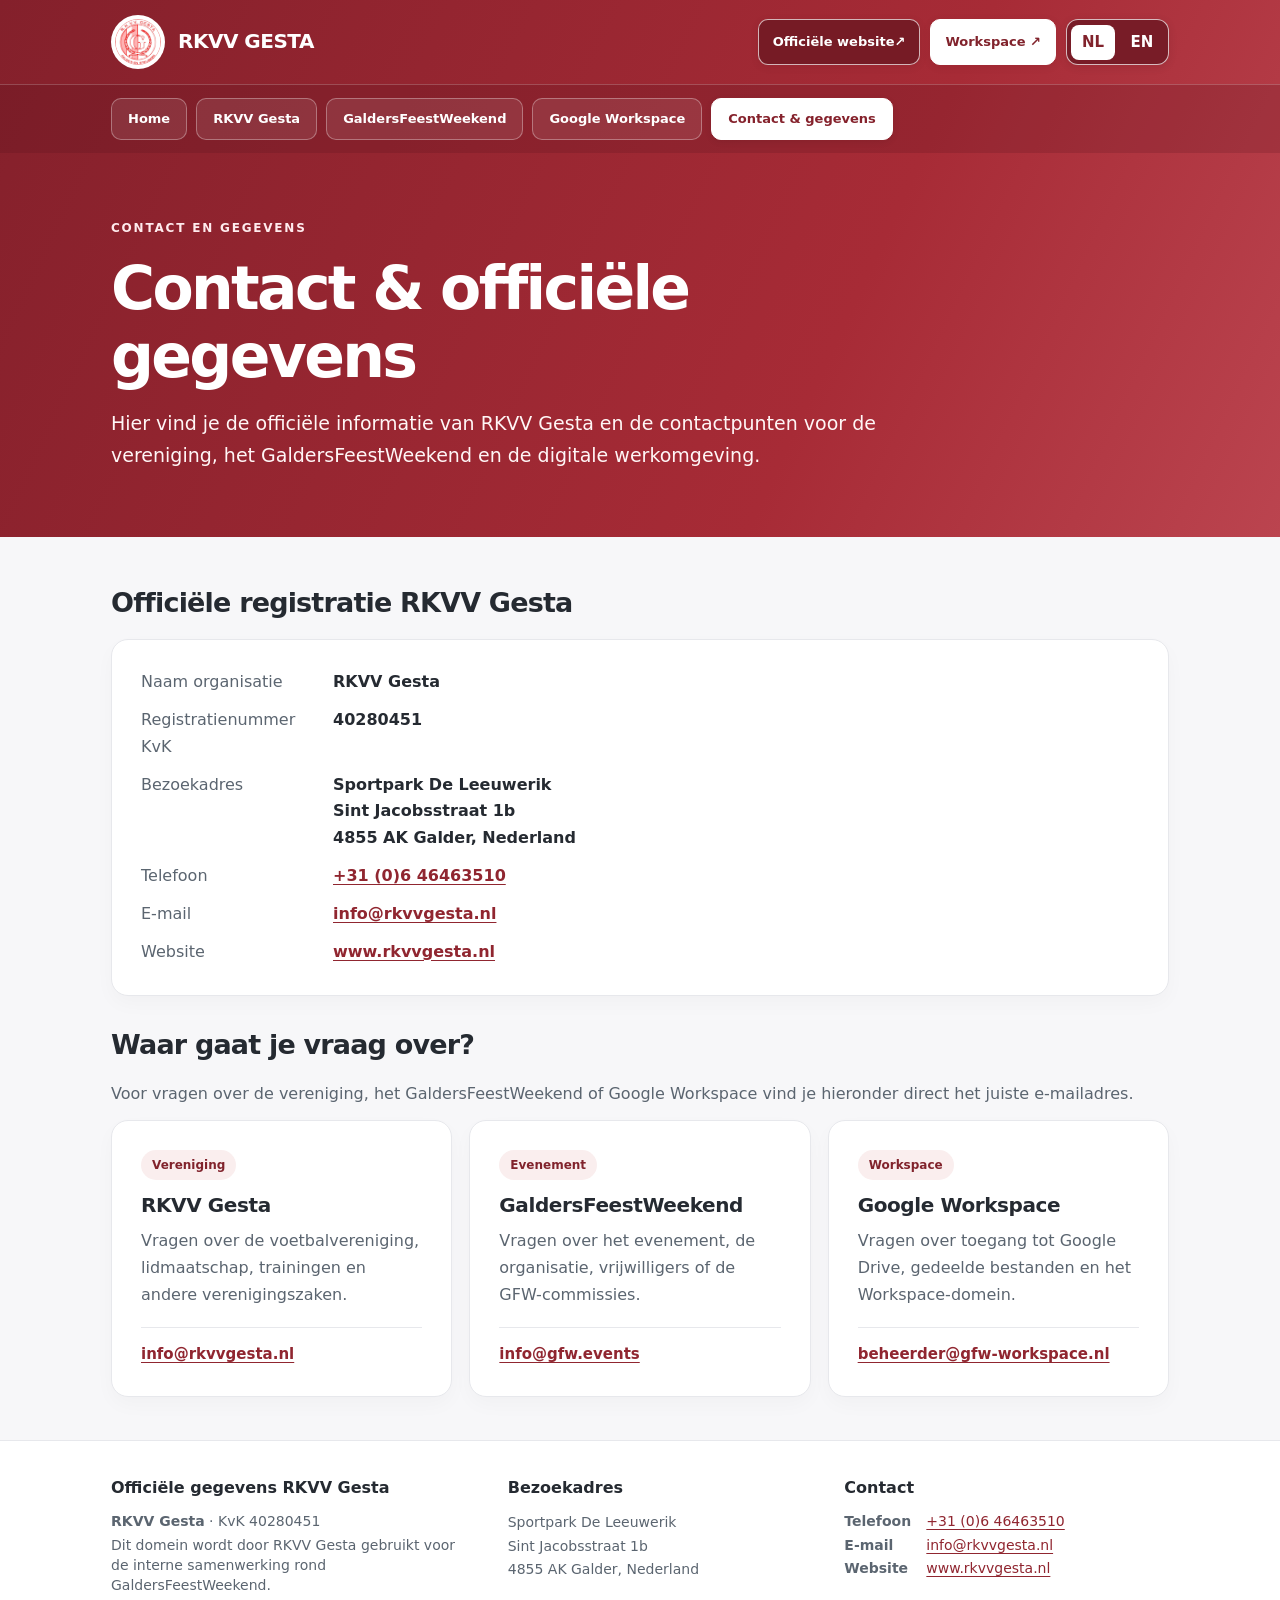
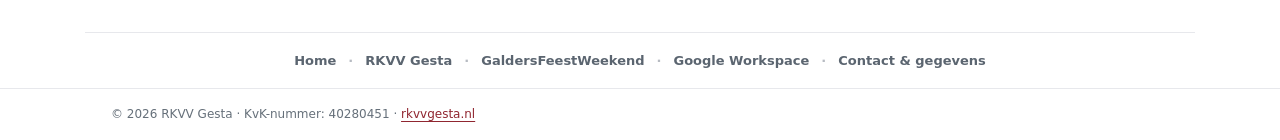
==== commit 130fa0c6: "Add files via upload" ====
--- a/contact/index.html
+++ b/contact/index.html
@@ -1,3 +1,3 @@
 <!DOCTYPE html>
 
-<html lang="nl"><head><meta charset="utf-8"/><meta content="width=device-width, initial-scale=1, viewport-fit=cover" name="viewport"/><meta content="#8f222d" name="theme-color"/><meta content="black-translucent" name="apple-mobile-web-app-status-bar-style"/><meta content="RKVV Gesta en GaldersFeestWeekend: organisatiegegevens, missie, activiteiten en de relatie met Google Workspace gfw-workspace.nl." name="description"/><meta content="index, follow" name="robots"/><link href="https://gfw-workspace.nl/contact/" rel="canonical"/><link href="../gesta-logo.png" rel="icon"/><link href="../assets/style.css" rel="stylesheet"/><title>Workspace - Contact &amp; gegevens</title></head><body><header class="site-head"><div class="wrap mast"><a aria-label="RKVV Gesta – home" class="brand" href="../"><img alt="RKVV Gesta logo" src="../gesta-logo.png"/><strong>RKVV GESTA</strong></a><div class="top-actions"><a class="header-action header-action-outline" href="https://www.rkvvgesta.nl/" rel="noopener" target="_blank"><span data-i18n="official">Officiële website</span> ↗</a><a class="drive header-action header-action-primary" href="https://drive.google.com/drive/folders/0AMohY38H6QGlUk9PVA" rel="noopener" target="_blank">Workspace ↗</a><button aria-label="Switch language to English / Wissel naar Engels" class="lang lang-toggle" title="Wissel taal / Switch language" type="button"><span aria-hidden="true" class="lang-option" data-lang-label="nl">NL</span><span aria-hidden="true" class="lang-option" data-lang-label="en">EN</span></button></div></div><div class="nav-wrap"><nav aria-label="Hoofdnavigatie / Main navigation" class="wrap primary-nav"><a href="../"><span data-i18n="nav_home">Home</span></a><a href="../rkvv-gesta/"><span data-i18n="nav_organisatie">RKVV Gesta</span></a><a href="../galdersfeestweekend/"><span data-i18n="nav_galdersfeestweekend">GaldersFeestWeekend</span></a><a href="../google-workspace/"><span data-i18n="nav_workspace">Google Workspace</span></a><a aria-current="page" href="../contact/"><span data-i18n="nav_contact">Contact &amp; gegevens</span></a></nav></div><div class="wrap hero"><div class="kicker"><span data-i18n="contact_kicker">CONTACT EN GEGEVENS</span></div><h1><span data-i18n="contact_title">Contact &amp; officiële gegevens</span></h1><p><span data-i18n="contact_lead">Hier vind je de officiële informatie van RKVV Gesta en de contactpunten voor de vereniging, het GaldersFeestWeekend en de digitale werkomgeving.</span></p></div></header><main class="wrap content"><section class="section"><h2><span data-i18n="contact_official">Officiële registratie RKVV Gesta</span></h2><div class="panel"><dl class="detail-list"><dt><span data-i18n="contact_name">Naam organisatie</span></dt><dd>RKVV Gesta</dd><dt><span data-i18n="contact_registration">Registratienummer KvK</span></dt><dd>40280451</dd><dt><span data-i18n="contact_address">Bezoekadres</span></dt><dd>Sportpark De Leeuwerik<br/>Sint Jacobsstraat 1b<br/>4855 AK Galder, Nederland</dd><dt><span data-i18n="footer_tel">Telefoon</span></dt><dd><a href="tel:+31646463510">+31 (0)6 46463510</a></dd><dt>E-mail</dt><dd><a href="mailto:info@rkvvgesta.nl">info@rkvvgesta.nl</a></dd><dt>Website</dt><dd><a href="https://www.rkvvgesta.nl/">www.rkvvgesta.nl</a></dd></dl></div></section><section class="section"><h2><span data-i18n="contact_questions">Waar gaat je vraag over?</span></h2><p><span data-i18n="contact_questions_intro">Voor vragen over de vereniging, het GaldersFeestWeekend of Google Workspace vind je hieronder direct het juiste e-mailadres.</span></p><div class="grid3 contact-grid"><article class="card contact-card"><span class="tag"><span data-i18n="contact_club_tag">Vereniging</span></span><h3><span data-i18n="contact_club">RKVV Gesta</span></h3><p><span data-i18n="contact_club_desc">Vragen over de voetbalvereniging, lidmaatschap, trainingen en andere verenigingszaken.</span></p><p class="contact-email"><a href="mailto:info@rkvvgesta.nl">info@rkvvgesta.nl</a></p></article><article class="card contact-card"><span class="tag"><span data-i18n="contact_event_tag">Evenement</span></span><h3><span data-i18n="contact_event">GaldersFeestWeekend</span></h3><p><span data-i18n="contact_event_desc">Vragen over het evenement, de organisatie, vrijwilligers of de GFW-commissies.</span></p><p class="contact-email"><a href="mailto:info@gfw.events">info@gfw.events</a></p></article><article class="card contact-card"><span class="tag"><span data-i18n="contact_digital_tag">Workspace</span></span><h3><span data-i18n="contact_digital">Google Workspace</span></h3><p><span data-i18n="contact_digital_desc">Vragen over toegang tot Google Drive, gedeelde bestanden en het Workspace-domein.</span></p><p class="contact-email"><a href="mailto:beheerder@gfw-workspace.nl">beheerder@gfw-workspace.nl</a></p></article></div></section></main><footer class="site-footer"><div class="wrap footer-grid"><div><h2><span data-i18n="footer_title">Officiële gegevens RKVV Gesta</span></h2><p><strong>RKVV Gesta</strong> · KvK 40280451</p><p><span data-i18n="footer_note">Dit domein wordt door RKVV Gesta gebruikt voor de interne samenwerking rond GaldersFeestWeekend.</span></p></div><div><h3><span data-i18n="footer_address">Bezoekadres</span></h3><p>Sportpark De Leeuwerik<br/>Sint Jacobsstraat 1b<br/>4855 AK Galder, Nederland</p></div><div><h3>Contact</h3><dl class="footer-contact-list"><dt><span data-i18n="footer_tel">Telefoon</span></dt><dd><a href="tel:+31646463510">+31 (0)6 46463510</a></dd><dt><span data-i18n="footer_email">E-mail</span></dt><dd><a href="mailto:info@rkvvgesta.nl">info@rkvvgesta.nl</a></dd><dt><span data-i18n="footer_website">Website</span></dt><dd><a href="https://www.rkvvgesta.nl/" rel="noopener" target="_blank">www.rkvvgesta.nl</a></dd></dl></div></div><nav aria-label="Paginanavigatie / Page navigation" class="footer-page-nav wrap"><a href="/"><span data-i18n="nav_home">Home</span></a><span aria-hidden="true" class="footer-dot">·</span><a href="/rkvv-gesta/"><span data-i18n="nav_organisatie">RKVV Gesta</span></a><span aria-hidden="true" class="footer-dot">·</span><a href="/galdersfeestweekend/"><span data-i18n="nav_galdersfeestweekend">GaldersFeestWeekend</span></a><span aria-hidden="true" class="footer-dot">·</span><a href="/google-workspace/"><span data-i18n="nav_workspace">Google Workspace</span></a><span aria-hidden="true" class="footer-dot">·</span><a href="/contact/"><span data-i18n="nav_contact">Contact &amp; gegevens</span></a></nav><div class="footer-bottom"><div class="wrap">© 2026 RKVV Gesta · <span data-i18n="footer_chamber">KvK-nummer</span>: 40280451 · <a href="https://www.rkvvgesta.nl/">rkvvgesta.nl</a></div></div></footer><script defer="" src="../assets/site.js"></script></body></html>+<html lang="nl"><head><meta charset="utf-8"/><meta content="width=device-width, initial-scale=1, viewport-fit=cover" name="viewport"/><meta content="#8f222d" name="theme-color"/><meta content="black-translucent" name="apple-mobile-web-app-status-bar-style"/><meta content="RKVV Gesta en GaldersFeestWeekend: organisatiegegevens, missie, activiteiten en de relatie met Google Workspace gfw-workspace.nl." name="description"/><meta content="index, follow" name="robots"/><link href="https://gfw-workspace.nl/contact/" rel="canonical"/><link href="../assets/style.css" rel="stylesheet"/><title>Workspace - Contact &amp; gegevens</title><link href="../favicon.png" rel="icon" type="image/png"/><link href="../favicon.ico" rel="shortcut icon"/></head><body><header class="site-head"><div class="wrap mast"><a aria-label="RKVV Gesta – home" class="brand" href="../"><img alt="RKVV Gesta logo" src="../gesta-logo.png"/><strong>RKVV GESTA</strong></a><div class="top-actions"><a class="header-action header-action-outline" href="https://www.rkvvgesta.nl/" rel="noopener" target="_blank"><span data-i18n="official">Officiële website</span> ↗</a><a class="drive header-action header-action-primary" href="https://drive.google.com/drive/folders/0AMohY38H6QGlUk9PVA" rel="noopener" target="_blank">Workspace ↗</a><button aria-label="Switch language to English / Wissel naar Engels" class="lang lang-toggle" title="Wissel taal / Switch language" type="button"><span aria-hidden="true" class="lang-option" data-lang-label="nl">NL</span><span aria-hidden="true" class="lang-option" data-lang-label="en">EN</span></button></div></div><div class="nav-wrap"><nav aria-label="Hoofdnavigatie / Main navigation" class="wrap primary-nav"><a href="../"><span data-i18n="nav_home">Home</span></a><a href="../rkvv-gesta/"><span data-i18n="nav_organisatie">RKVV Gesta</span></a><a href="../galdersfeestweekend/"><span data-i18n="nav_galdersfeestweekend">GaldersFeestWeekend</span></a><a href="../google-workspace/"><span data-i18n="nav_workspace">Google Workspace</span></a><a aria-current="page" href="../contact/"><span data-i18n="nav_contact">Contact &amp; gegevens</span></a></nav></div><div class="wrap hero"><div class="kicker"><span data-i18n="contact_kicker">CONTACT EN GEGEVENS</span></div><h1><span data-i18n="contact_title">Contact &amp; officiële gegevens</span></h1><p><span data-i18n="contact_lead">Hier vind je de officiële informatie van RKVV Gesta en de contactpunten voor de vereniging, het GaldersFeestWeekend en de digitale werkomgeving.</span></p></div></header><main class="wrap content"><section class="section"><h2><span data-i18n="contact_official">Officiële registratie RKVV Gesta</span></h2><div class="panel"><dl class="detail-list"><dt><span data-i18n="contact_name">Naam organisatie</span></dt><dd>RKVV Gesta</dd><dt><span data-i18n="contact_registration">Registratienummer KvK</span></dt><dd>40280451</dd><dt><span data-i18n="contact_address">Bezoekadres</span></dt><dd>Sportpark De Leeuwerik<br/>Sint Jacobsstraat 1b<br/>4855 AK Galder, Nederland</dd><dt><span data-i18n="footer_tel">Telefoon</span></dt><dd><a href="tel:+31646463510">+31 (0)6 46463510</a></dd><dt>E-mail</dt><dd><a href="mailto:info@rkvvgesta.nl">info@rkvvgesta.nl</a></dd><dt>Website</dt><dd><a href="https://www.rkvvgesta.nl/">www.rkvvgesta.nl</a></dd></dl></div></section><section class="section"><h2><span data-i18n="contact_questions">Waar gaat je vraag over?</span></h2><p><span data-i18n="contact_questions_intro">Voor vragen over de vereniging, het GaldersFeestWeekend of Google Workspace vind je hieronder direct het juiste e-mailadres.</span></p><div class="grid3 contact-grid"><article class="card contact-card"><span class="tag"><span data-i18n="contact_club_tag">Vereniging</span></span><h3><span data-i18n="contact_club">RKVV Gesta</span></h3><p><span data-i18n="contact_club_desc">Vragen over de voetbalvereniging, lidmaatschap, trainingen en andere verenigingszaken.</span></p><p class="contact-email"><a href="mailto:info@rkvvgesta.nl">info@rkvvgesta.nl</a></p></article><article class="card contact-card"><span class="tag"><span data-i18n="contact_event_tag">Evenement</span></span><h3><span data-i18n="contact_event">GaldersFeestWeekend</span></h3><p><span data-i18n="contact_event_desc">Vragen over het evenement, de organisatie, vrijwilligers of de GFW-commissies.</span></p><p class="contact-email"><a href="mailto:info@gfw.events">info@gfw.events</a></p></article><article class="card contact-card"><span class="tag"><span data-i18n="contact_digital_tag">Workspace</span></span><h3><span data-i18n="contact_digital">Google Workspace</span></h3><p><span data-i18n="contact_digital_desc">Vragen over toegang tot Google Drive, gedeelde bestanden en het Workspace-domein.</span></p><p class="contact-email"><a href="mailto:beheerder@gfw-workspace.nl">beheerder@gfw-workspace.nl</a></p></article></div></section></main><footer class="site-footer"><div class="wrap footer-grid"><div><h2><span data-i18n="footer_title">Officiële gegevens RKVV Gesta</span></h2><p><strong>RKVV Gesta</strong> · KvK 40280451</p><p><span data-i18n="footer_note">Dit domein wordt door RKVV Gesta gebruikt voor de interne samenwerking rond GaldersFeestWeekend.</span></p></div><div><h3><span data-i18n="footer_address">Bezoekadres</span></h3><p>Sportpark De Leeuwerik<br/>Sint Jacobsstraat 1b<br/>4855 AK Galder, Nederland</p></div><div><h3>Contact</h3><dl class="footer-contact-list"><dt><span data-i18n="footer_tel">Telefoon</span></dt><dd><a href="tel:+31646463510">+31 (0)6 46463510</a></dd><dt><span data-i18n="footer_email">E-mail</span></dt><dd><a href="mailto:info@rkvvgesta.nl">info@rkvvgesta.nl</a></dd><dt><span data-i18n="footer_website">Website</span></dt><dd><a href="https://www.rkvvgesta.nl/" rel="noopener" target="_blank">www.rkvvgesta.nl</a></dd></dl></div></div><nav aria-label="Paginanavigatie / Page navigation" class="footer-page-nav wrap"><a href="/"><span data-i18n="nav_home">Home</span></a><span aria-hidden="true" class="footer-dot">·</span><a href="/rkvv-gesta/"><span data-i18n="nav_organisatie">RKVV Gesta</span></a><span aria-hidden="true" class="footer-dot">·</span><a href="/galdersfeestweekend/"><span data-i18n="nav_galdersfeestweekend">GaldersFeestWeekend</span></a><span aria-hidden="true" class="footer-dot">·</span><a href="/google-workspace/"><span data-i18n="nav_workspace">Google Workspace</span></a><span aria-hidden="true" class="footer-dot">·</span><a href="/contact/"><span data-i18n="nav_contact">Contact &amp; gegevens</span></a></nav><div class="footer-bottom"><div class="wrap">© 2026 RKVV Gesta · <span data-i18n="footer_chamber">KvK-nummer</span>: 40280451 · <a href="https://www.rkvvgesta.nl/">rkvvgesta.nl</a></div></div></footer><script defer="" src="../assets/site.js"></script></body></html>
--- a/assets/style.css
+++ b/assets/style.css
@@ -97,3 +97,96 @@
 }
 @media(max-width:390px){.top-actions .header-action{font-size:12px;padding:9px 10px}.lang-toggle .lang-option{min-width:40px;padding:6px 8px}}
 @media(prefers-reduced-motion:reduce){.lang-toggle .lang-option{transition:none}}
+
+/* V8: one compact, equal-height action row across mobile screens */
+@media(max-width:650px){
+  .mast{gap:13px;padding-top:calc(17px + env(safe-area-inset-top,0px));padding-bottom:13px}
+  .top-actions{display:grid;grid-template-columns:minmax(0,1.35fr) minmax(0,1fr) minmax(0,.79fr);width:100%;gap:7px;align-items:stretch;padding:0;flex-wrap:nowrap;justify-content:stretch}
+  .top-actions .header-action,.top-actions .lang-toggle{width:100%;height:46px;min-height:46px;max-height:46px;min-width:0;margin:0;box-sizing:border-box;border-radius:10px}
+  .top-actions .header-action{padding:5px 5px;font-size:clamp(9px,2.6vw,12px);white-space:nowrap;letter-spacing:-.025em;line-height:1.1;gap:1px}
+  .top-actions .lang-toggle{padding:4px;gap:1px;justify-content:space-between}
+  .lang-toggle .lang-option{min-height:36px;min-width:0;flex:1 1 0;padding:4px 2px;font-size:clamp(11px,3vw,14px);line-height:1}
+  .nav-wrap{margin-top:0;border-top:1px solid rgba(255,255,255,.24)}
+  .nav-wrap .primary-nav{padding-top:12px;padding-bottom:13px;row-gap:8px}
+}
+@media(max-width:370px){
+  .top-actions{grid-template-columns:minmax(0,1.36fr) minmax(0,1fr) minmax(0,.81fr);gap:5px}
+  .top-actions .header-action{font-size:clamp(9px,2.65vw,10px);padding:5px 3px}
+  .top-actions .lang-toggle{padding:3px}
+  .lang-toggle .lang-option{font-size:11px;padding:4px 1px}
+}
+
+
+/* V9: compactere, leesbare typografie voor telefoons; desktop ongewijzigd. */
+@media (max-width:650px){
+  body{font-size:14.5px;line-height:1.55}
+  .brand strong{font-size:18px;line-height:1.15}
+  .hero{padding-top:35px;padding-bottom:43px}
+  .hero h1{font-size:clamp(29px,8vw,37px);line-height:1.16;letter-spacing:-.035em;margin:13px 0 15px;overflow-wrap:break-word}
+  .hero p{font-size:15px;line-height:1.58}
+  .kicker{font-size:10px;letter-spacing:.13em}
+  .section h2{font-size:22px;line-height:1.3;margin-bottom:12px}
+  .section h3{font-size:17px;line-height:1.35}
+  .panel,.card{padding:19px}
+  .primary-nav a{font-size:11.5px;line-height:1.2;padding:8px 10px;min-height:36px}
+  .contact-card .contact-email{font-size:14px}
+  .detail-list dt,.detail-list dd{font-size:14px}
+  .email-cell strong,.email-cell a{font-size:13.5px}
+  .site-footer h2,.site-footer h3{font-size:15px}
+  .site-footer p,.site-footer a{font-size:13px}
+  .footer-bottom{font-size:11.5px}
+  .top-actions .header-action{font-size:clamp(9px,2.6vw,11px)}
+  .lang-toggle .lang-option{font-size:clamp(11px,3vw,13px)}
+}
+@media(max-width:370px){
+  .hero h1{font-size:29px}
+  .hero p{font-size:14px}
+  .primary-nav a{font-size:11px;padding:7px 8px}
+}
+
+/* More breathing room between contact-category label and heading */
+.contact-card .tag{margin-bottom:12px}
+
+/* V11: exact gelijke buitenhoogte voor de drie headerknoppen (desktop én mobiel). */
+.top-actions{align-items:stretch}
+.top-actions > .header-action,
+.top-actions > .lang-toggle{
+  box-sizing:border-box;
+  height:46px;
+  min-height:46px;
+  max-height:46px;
+  margin:0;
+  border-width:1.5px;
+  align-self:center;
+}
+.top-actions > .header-action{display:inline-flex;align-items:center;justify-content:center;line-height:1.1}
+.top-actions > .lang-toggle{
+  display:inline-flex;
+  align-items:center;
+  padding:4px;
+  line-height:1;
+}
+.top-actions > .lang-toggle .lang-option{
+  height:35px;
+  min-height:0;
+  max-height:35px;
+  padding:0 7px;
+  align-items:center;
+  justify-content:center;
+  line-height:1;
+}
+@media(max-width:650px){
+ .top-actions > .header-action,.top-actions > .lang-toggle{height:46px;min-height:46px;max-height:46px}
+ .top-actions > .lang-toggle .lang-option{height:35px;min-height:0;max-height:35px;padding:0 2px}
+}
+
+/* V12: match line spacing in the left footer column with other footer details */
+.footer-grid > div:first-child p{margin:0 0 3px;line-height:1.45}
+.footer-grid > div:first-child p:last-child{margin-bottom:0}
+
+/* V13: lijn de onderkant van de laatste tekstregel links uit met adres/contact op desktop. */
+@media (min-width:851px) {
+  .footer-grid { align-items:stretch; }
+  .footer-grid > div:first-child { display:flex; flex-direction:column; }
+  .footer-grid > div:first-child p:last-child { margin-top:auto; margin-bottom:0; }
+}
